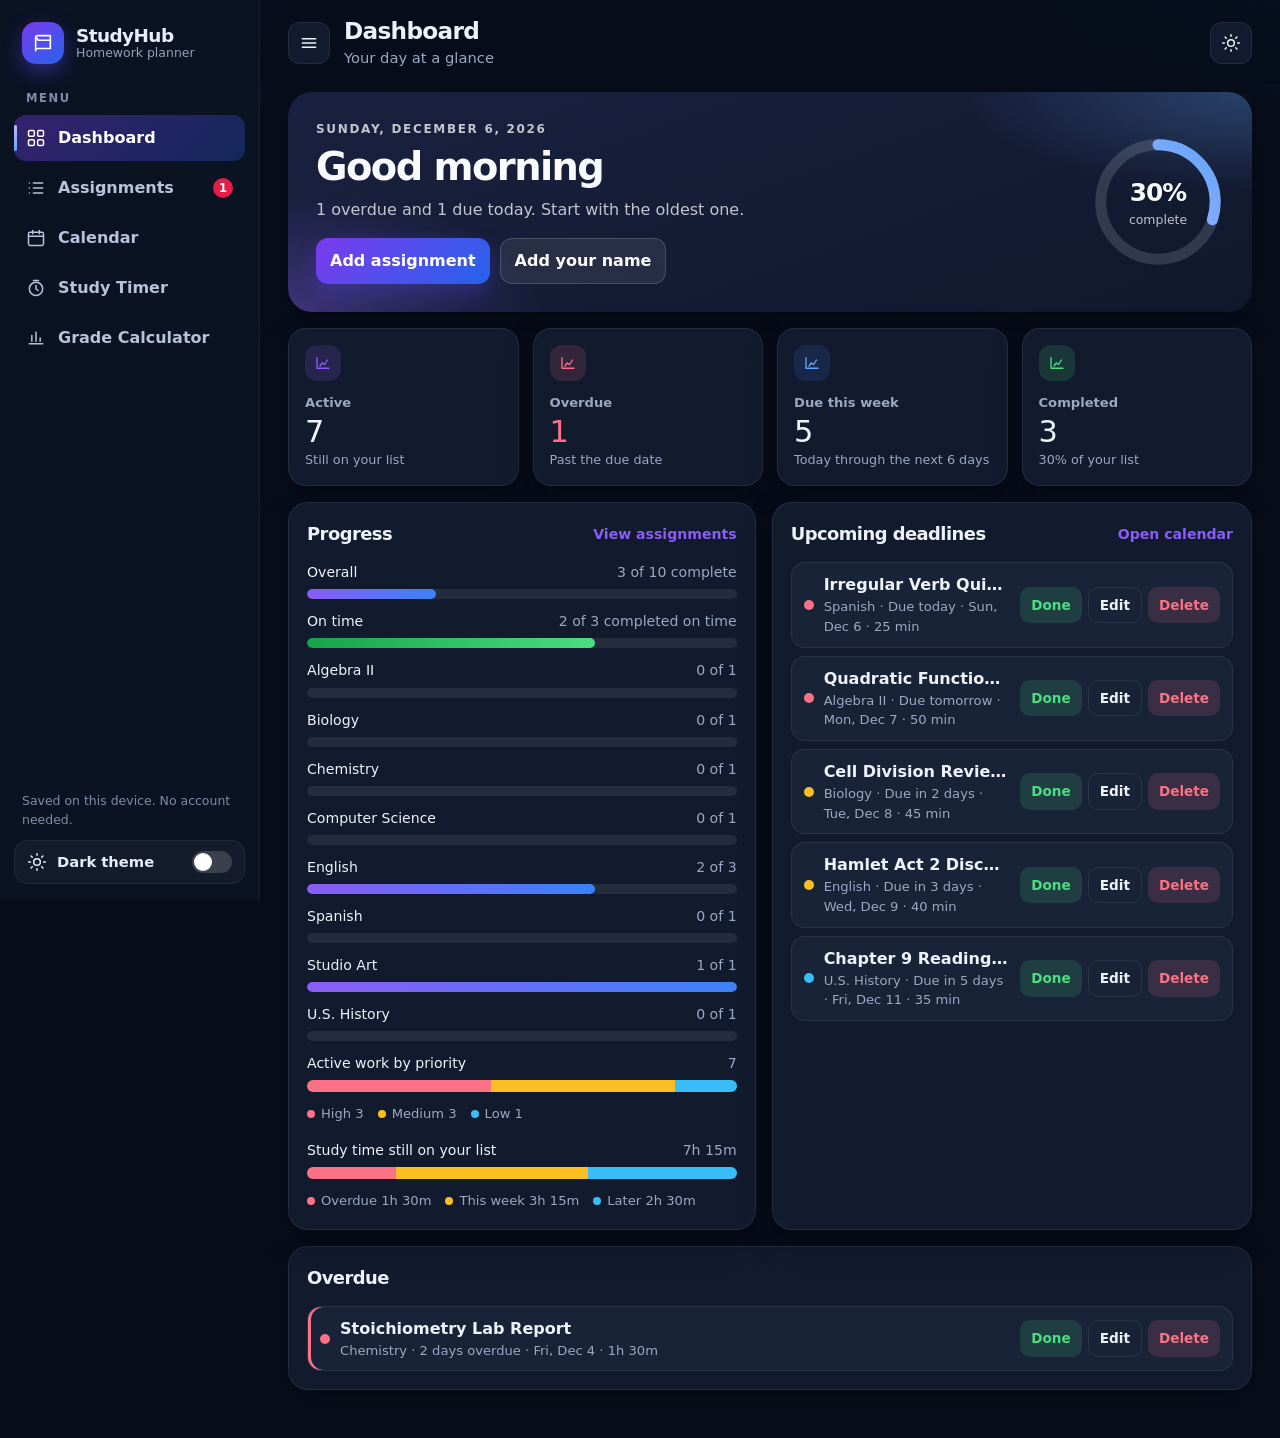
==== index.html @ 33b3693e "Add the StudyHub homework planner. A browser-only planner with assignments, calendar, progress, a Po" ====
<!DOCTYPE html>
<html lang="en" data-theme="dark">
<head>
  <meta charset="UTF-8">
  <meta name="viewport" content="width=device-width, initial-scale=1">
  <meta name="description" content="StudyHub is a homework planner for students. Track assignments, deadlines, study sessions, and grades in your browser.">
  <meta name="theme-color" content="#070d1a">
  <title>StudyHub — Homework Planner</title>
  <link rel="icon" href="data:image/svg+xml,%3Csvg xmlns='http://www.w3.org/2000/svg' viewBox='0 0 32 32'%3E%3Crect width='32' height='32' rx='8' fill='%237c3aed'/%3E%3Cpath d='M8 10.5A2.5 2.5 0 0 1 10.5 8H24v14H10.5A2.5 2.5 0 0 0 8 24.5V10.5z' fill='none' stroke='white' stroke-width='1.8'/%3E%3Cpath d='M8 10.5A2.5 2.5 0 0 1 10.5 13H24' fill='none' stroke='white' stroke-width='1.8'/%3E%3C/svg%3E">
  <script>
    try {
      var saved = JSON.parse(localStorage.getItem('studyhub.prefs') || '{}');
      if (saved.theme === 'light' || saved.theme === 'dark') {
        document.documentElement.setAttribute('data-theme', saved.theme);
        var meta = document.querySelector('meta[name="theme-color"]');
        if (meta) meta.setAttribute('content', saved.theme === 'light' ? '#eef2f9' : '#070d1a');
      }
    } catch (error) {
      /* Preferences stay at the default dark theme if storage is blocked. */
    }
  </script>
  <link rel="stylesheet" href="css/styles.css">
</head>
<body>
  <a class="skip" href="#content">Skip to content</a>
  <div class="app">
    <aside class="sidebar" id="sidebar">
      <div class="brand">
        <span class="logo" aria-hidden="true">
          <svg viewBox="0 0 24 24" fill="none" stroke="currentColor" stroke-width="1.8" stroke-linecap="round" stroke-linejoin="round">
            <path d="M4 6.5A2.5 2.5 0 0 1 6.5 4H20v14H6.5A2.5 2.5 0 0 0 4 20.5z"></path>
            <path d="M4 6.5A2.5 2.5 0 0 1 6.5 9H20"></path>
          </svg>
        </span>
        <span class="brand-text">
          <strong>StudyHub</strong>
          <small>Homework planner</small>
        </span>
      </div>

      <p class="nav-kicker">Menu</p>
      <nav class="nav" aria-label="Primary">
        <a class="nav-btn active" href="#dashboard" data-view="dashboard" title="Dashboard">
          <svg viewBox="0 0 24 24" fill="none" stroke="currentColor" stroke-width="1.8" stroke-linecap="round" stroke-linejoin="round" aria-hidden="true"><rect x="3" y="3" width="7" height="7" rx="1.5"></rect><rect x="14" y="3" width="7" height="7" rx="1.5"></rect><rect x="3" y="14" width="7" height="7" rx="1.5"></rect><rect x="14" y="14" width="7" height="7" rx="1.5"></rect></svg>
          <span class="nav-label">Dashboard</span>
        </a>
        <a class="nav-btn" href="#assignments" data-view="assignments" title="Assignments">
          <svg viewBox="0 0 24 24" fill="none" stroke="currentColor" stroke-width="1.8" stroke-linecap="round" stroke-linejoin="round" aria-hidden="true"><path d="M9 6h11M9 12h11M9 18h11"></path><path d="M4 6h.01M4 12h.01M4 18h.01"></path></svg>
          <span class="nav-label">Assignments</span>
          <span class="nav-badge" id="nav-overdue" hidden>0</span>
        </a>
        <a class="nav-btn" href="#calendar" data-view="calendar" title="Calendar">
          <svg viewBox="0 0 24 24" fill="none" stroke="currentColor" stroke-width="1.8" stroke-linecap="round" stroke-linejoin="round" aria-hidden="true"><rect x="3" y="5" width="18" height="16" rx="2"></rect><path d="M3 10h18M8 3v4M16 3v4"></path></svg>
          <span class="nav-label">Calendar</span>
        </a>
        <a class="nav-btn" href="#timer" data-view="timer" title="Study Timer">
          <svg viewBox="0 0 24 24" fill="none" stroke="currentColor" stroke-width="1.8" stroke-linecap="round" stroke-linejoin="round" aria-hidden="true"><circle cx="12" cy="13" r="8"></circle><path d="M12 9v4l2.5 2M9 3h6"></path></svg>
          <span class="nav-label">Study Timer</span>
        </a>
        <a class="nav-btn" href="#grades" data-view="grades" title="Grade Calculator">
          <svg viewBox="0 0 24 24" fill="none" stroke="currentColor" stroke-width="1.8" stroke-linecap="round" stroke-linejoin="round" aria-hidden="true"><path d="M4 19h16"></path><path d="M7 16V9M12 16V5M17 16v-4"></path></svg>
          <span class="nav-label">Grade Calculator</span>
        </a>
      </nav>

      <div class="sidebar-foot">
        <p class="sidebar-note">Saved on this device. No account needed.</p>
        <button type="button" class="theme-toggle" id="theme-toggle" aria-pressed="false" aria-label="Switch to light theme">
          <span class="theme-icon" aria-hidden="true">
            <svg class="icon-sun" viewBox="0 0 24 24" fill="none" stroke="currentColor" stroke-width="1.8" stroke-linecap="round"><circle cx="12" cy="12" r="4"></circle><path d="M12 2v2M12 20v2M4.9 4.9l1.4 1.4M17.7 17.7l1.4 1.4M2 12h2M20 12h2M4.9 19.1l1.4-1.4M17.7 6.3l1.4-1.4"></path></svg>
            <svg class="icon-moon" viewBox="0 0 24 24" fill="none" stroke="currentColor" stroke-width="1.8" stroke-linecap="round" stroke-linejoin="round"><path d="M21 14.5A8.5 8.5 0 1 1 9.5 3 7 7 0 0 0 21 14.5z"></path></svg>
          </span>
          <span class="theme-copy">
            <span id="theme-label">Dark theme</span>
          </span>
          <span class="switch" aria-hidden="true"></span>
        </button>
      </div>
    </aside>

    <div class="backdrop" id="backdrop" hidden></div>

    <main class="main">
      <header class="topbar">
        <button type="button" class="icon-btn menu-btn" id="menu-btn" aria-label="Open menu" aria-expanded="false" aria-controls="sidebar">
          <svg viewBox="0 0 24 24" fill="none" stroke="currentColor" stroke-width="1.8" stroke-linecap="round" aria-hidden="true"><path d="M4 7h16M4 12h16M4 17h16"></path></svg>
        </button>
        <div class="topbar-titles">
          <h1 class="page-title" id="page-title">Dashboard</h1>
          <p class="page-sub" id="page-sub">Your day at a glance</p>
        </div>
        <div class="top-actions">
          <a class="mini-timer" id="mini-timer" href="#timer" hidden>
            <span class="live-dot" aria-hidden="true"></span>
            <span id="mini-time">25:00</span>
            <span class="mode" id="mini-mode">Focus</span>
          </a>
          <button type="button" class="icon-btn" id="theme-toggle-top" aria-label="Switch to light theme">
            <svg class="icon-sun" viewBox="0 0 24 24" fill="none" stroke="currentColor" stroke-width="1.8" stroke-linecap="round" aria-hidden="true"><circle cx="12" cy="12" r="4"></circle><path d="M12 2v2M12 20v2M4.9 4.9l1.4 1.4M17.7 17.7l1.4 1.4M2 12h2M20 12h2M4.9 19.1l1.4-1.4M17.7 6.3l1.4-1.4"></path></svg>
            <svg class="icon-moon" viewBox="0 0 24 24" fill="none" stroke="currentColor" stroke-width="1.8" stroke-linecap="round" stroke-linejoin="round" aria-hidden="true"><path d="M21 14.5A8.5 8.5 0 1 1 9.5 3 7 7 0 0 0 21 14.5z"></path></svg>
          </button>
        </div>
      </header>

      <div class="content" id="content">
        <section id="view-dashboard" class="view active" aria-label="Dashboard"></section>

        <section id="view-assignments" class="view" aria-label="Assignments">
          <div class="toolbar">
            <button type="button" class="btn btn-primary" data-action="add">Add assignment</button>
            <div class="filters">
              <label>Subject
                <select id="filter-subject">
                  <option value="all">All subjects</option>
                </select>
              </label>
              <label>Priority
                <select id="filter-priority">
                  <option value="all">All priorities</option>
                  <option value="high">High</option>
                  <option value="medium">Medium</option>
                  <option value="low">Low</option>
                </select>
              </label>
              <label>Completed tasks
                <select id="filter-status">
                  <option value="all">All tasks</option>
                  <option value="active">Active only</option>
                  <option value="completed">Completed only</option>
                </select>
              </label>
              <label class="toggle" for="filter-upcoming">
                <input type="checkbox" id="filter-upcoming">
                <span>Due today or later</span>
              </label>
              <label class="search-field">Search
                <input type="search" id="filter-search" placeholder="Title, subject, or notes" autocomplete="off">
              </label>
              <button type="button" class="btn btn-ghost btn-small" id="clear-filters">Clear filters</button>
            </div>
          </div>
          <div class="list-head">
            <p id="list-count">Loading assignments…</p>
            <button type="button" class="btn btn-ghost btn-small" id="restore-samples">Restore samples</button>
          </div>
          <div id="assignment-list"></div>
        </section>

        <section id="view-calendar" class="view" aria-label="Calendar">
          <div class="calendar-layout">
            <div class="card">
              <div class="cal-toolbar">
                <button type="button" class="icon-btn" id="cal-prev" aria-label="Previous month">
                  <svg viewBox="0 0 24 24" fill="none" stroke="currentColor" stroke-width="1.8" stroke-linecap="round" stroke-linejoin="round" aria-hidden="true"><path d="M15 5l-7 7 7 7"></path></svg>
                </button>
                <h2 id="cal-title">Calendar</h2>
                <button type="button" class="icon-btn" id="cal-next" aria-label="Next month">
                  <svg viewBox="0 0 24 24" fill="none" stroke="currentColor" stroke-width="1.8" stroke-linecap="round" stroke-linejoin="round" aria-hidden="true"><path d="M9 5l7 7-7 7"></path></svg>
                </button>
                <button type="button" class="btn btn-ghost btn-small" id="cal-today">Today</button>
              </div>
              <div class="cal-grid" id="cal-grid"></div>
              <ul class="legend" aria-label="Priority colors">
                <li><i class="dot priority-high"></i> High</li>
                <li><i class="dot priority-medium"></i> Medium</li>
                <li><i class="dot priority-low"></i> Low</li>
              </ul>
            </div>
            <div class="card cal-detail" id="cal-detail"></div>
          </div>
        </section>

        <section id="view-timer" class="view" aria-label="Study Timer">
          <div class="timer-layout">
            <div class="card timer-card">
              <div class="mode-switch" role="group" aria-label="Timer mode">
                <button type="button" data-timer-mode="focus" aria-pressed="true">Focus</button>
                <button type="button" data-timer-mode="short" aria-pressed="false">Short break</button>
                <button type="button" data-timer-mode="long" aria-pressed="false">Long break</button>
              </div>
              <div class="timer-face" id="timer-face">
                <svg class="timer-svg" viewBox="0 0 120 120" aria-hidden="true">
                  <defs>
                    <linearGradient id="timerGrad" x1="0" y1="0" x2="1" y2="1">
                      <stop offset="0%" stop-color="#c4b5fd"></stop>
                      <stop offset="100%" stop-color="#60a5fa"></stop>
                    </linearGradient>
                  </defs>
                  <circle cx="60" cy="60" r="52" class="timer-track"></circle>
                  <circle cx="60" cy="60" r="52" id="timer-progress" class="timer-progress"></circle>
                </svg>
                <div class="timer-readout">
                  <p id="timer-display">25:00</p>
                  <p id="timer-mode-label">Focus</p>
                </div>
              </div>
              <p id="timer-status" class="sr-only" aria-live="polite"></p>
              <div class="timer-actions">
                <button type="button" class="btn btn-primary" id="timer-start">Start</button>
                <button type="button" class="btn btn-ghost" id="timer-pause" disabled>Pause</button>
                <button type="button" class="btn btn-ghost" id="timer-reset">Reset</button>
              </div>
              <label class="field timer-length">
                <span id="timer-minutes-label">Focus length (minutes)</span>
                <input id="timer-minutes" type="number" min="1" max="180" step="1" value="25" inputmode="numeric">
                <span class="hint">Saved on this device. You can change it while the timer is paused.</span>
              </label>
              <p class="muted" id="timer-help">Stay on one task until the timer ends.</p>
            </div>
            <div class="timer-side">
              <section class="card">
                <h2>Today's sessions</h2>
                <p id="session-count" class="session-count">0 focus sessions</p>
                <div id="session-dots" class="session-dots" aria-hidden="true"></div>
                <p id="session-note" class="muted"></p>
              </section>
              <section class="card">
                <h2>How a session works</h2>
                <ol class="steps">
                  <li>Press Start on Focus. The usual length is 25 minutes.</li>
                  <li>Pause if you are interrupted. Reset returns the current mode to its full length.</li>
                  <li>After a focus session, take a 5 minute short break. Every fourth session, take a 15 minute long break.</li>
                </ol>
              </section>
              <section class="card">
                <h2>Study next</h2>
                <div id="study-next"></div>
              </section>
            </div>
          </div>
        </section>

        <section id="view-grades" class="view" aria-label="Grade Calculator">
          <div class="grades-top">
            <form id="grade-form" class="card form-card" novalidate>
              <h2 id="grade-form-title">Add a grade</h2>
              <p class="lede">Enter the points you earned and the points possible. Add a weight only if this grade counts more than the others.</p>
              <div class="form-grid">
                <label class="field full">Grade name
                  <input id="grade-name" name="name" maxlength="80" placeholder="Chapter 4 quiz" autocomplete="off">
                </label>
                <label class="field">Points earned
                  <input id="grade-earned" name="earned" type="number" min="0" step="0.01" inputmode="decimal" placeholder="18">
                </label>
                <label class="field">Points possible
                  <input id="grade-total" name="total" type="number" min="0" step="0.01" inputmode="decimal" placeholder="20">
                </label>
                <label class="field full">Weight
                  <span class="hint">Optional. Leave blank to count this grade equally. A weight of 2 counts twice as much as a blank one.</span>
                  <input id="grade-weight" name="weight" type="number" min="0" step="0.1" inputmode="decimal" placeholder="Equal weight">
                </label>
              </div>
              <p id="grade-error" class="form-error" role="alert" hidden></p>
              <div class="form-actions">
                <button type="submit" class="btn btn-primary" id="grade-submit">Add grade</button>
                <button type="button" class="btn btn-ghost" id="grade-cancel" hidden>Cancel edit</button>
              </div>
            </form>
            <div class="card average-card" id="average-card"></div>
          </div>
          <div class="card grade-list-card">
            <div class="section-head">
              <h2>Entered grades</h2>
              <button type="button" class="btn btn-ghost btn-small" id="clear-grades">Clear all</button>
            </div>
            <div id="grade-list"></div>
          </div>
        </section>
      </div>
    </main>
  </div>

  <datalist id="subject-list">
    <option value="Algebra II"></option>
    <option value="Geometry"></option>
    <option value="English"></option>
    <option value="Biology"></option>
    <option value="Chemistry"></option>
    <option value="Physics"></option>
    <option value="U.S. History"></option>
    <option value="World History"></option>
    <option value="Spanish"></option>
    <option value="French"></option>
    <option value="Computer Science"></option>
    <option value="Studio Art"></option>
    <option value="Music"></option>
    <option value="Economics"></option>
    <option value="Health"></option>
  </datalist>

  <div id="modal-root"></div>
  <div id="toast-root" class="toast-root" aria-live="polite" aria-relevant="additions"></div>
  <noscript>
    <p class="noscript">StudyHub needs JavaScript to run. Your assignments still stay in this browser — there is no account or server.</p>
  </noscript>
  <script src="js/app.js"></script>
</body>
</html>
---- css/styles.css ----
/* StudyHub — visual system
   Dark navy surfaces, purple and blue accents, light theme via [data-theme="light"]. */

:root {
  --sidebar-w: 260px;
  --radius: 20px;
  --font: Inter, "Segoe UI", system-ui, -apple-system, sans-serif;
  --accent: #8b5cf6;
  --accent-2: #3b82f6;
  --accent-soft: rgba(139, 92, 246, 0.16);
  --shadow: 0 24px 60px rgba(0, 0, 0, 0.35);
  color-scheme: dark;
  --bg: #070d1a;
  --bg-glow:
    radial-gradient(1100px 480px at -10% -10%, rgba(124, 58, 237, 0.22), transparent 55%),
    radial-gradient(900px 420px at 110% -10%, rgba(37, 99, 235, 0.18), transparent 50%),
    #070d1a;
  --surface: #121a2d;
  --surface-2: #182338;
  --text: #eef3fb;
  --muted: #9aa8c3;
  --line: rgba(255, 255, 255, 0.08);
  --input: #0c1424;
  --track: rgba(255, 255, 255, 0.08);
  --shadow-soft: 0 12px 32px rgba(0, 0, 0, 0.22);
  --high: #fb7185;
  --high-bg: rgba(251, 113, 133, 0.14);
  --med: #fbbf24;
  --med-bg: rgba(251, 191, 36, 0.14);
  --low: #38bdf8;
  --low-bg: rgba(56, 189, 248, 0.14);
  --good: #4ade80;
  --good-bg: rgba(74, 222, 128, 0.14);
  --hero-text: #f8fafc;
  --hero-muted: rgba(248, 250, 252, 0.76);
}

[data-theme="light"] {
  color-scheme: light;
  --bg: #eef2f9;
  --bg-glow:
    radial-gradient(1000px 420px at -10% -10%, rgba(124, 58, 237, 0.12), transparent 55%),
    radial-gradient(800px 380px at 110% -10%, rgba(37, 99, 235, 0.12), transparent 50%),
    #eef2f9;
  --surface: #ffffff;
  --surface-2: #f8fafc;
  --text: #0f172a;
  --muted: #52627a;
  --line: rgba(15, 23, 42, 0.08);
  --input: #ffffff;
  --track: rgba(15, 23, 42, 0.08);
  --shadow-soft: 0 12px 32px rgba(15, 23, 42, 0.06);
  --shadow: 0 24px 50px rgba(15, 23, 42, 0.12);
  --accent: #7c3aed;
  --accent-2: #2563eb;
  --accent-soft: rgba(124, 58, 237, 0.12);
  --high: #be123c;
  --high-bg: rgba(190, 18, 60, 0.1);
  --med: #b45309;
  --med-bg: rgba(180, 83, 9, 0.12);
  --low: #0369a1;
  --low-bg: rgba(3, 105, 161, 0.1);
  --good: #15803d;
  --good-bg: rgba(21, 128, 61, 0.1);
}

* { box-sizing: border-box; }

html, body { min-height: 100%; }

body {
  margin: 0;
  font-family: var(--font);
  font-size: 16px;
  line-height: 1.5;
  color: var(--text);
  background: var(--bg-glow);
  background-attachment: fixed;
}

button, input, select, textarea { font: inherit; color: inherit; }

button { cursor: pointer; }

a { color: inherit; text-decoration: none; }

h1, h2, h3, p { margin: 0; }

::selection { background: rgba(139, 92, 246, 0.35); }

:focus-visible {
  outline: 2px solid var(--accent-2);
  outline-offset: 2px;
}

.sr-only {
  position: absolute;
  width: 1px;
  height: 1px;
  padding: 0;
  margin: -1px;
  overflow: hidden;
  clip: rect(0, 0, 0, 0);
  white-space: nowrap;
  border: 0;
}

.skip {
  position: absolute;
  left: 12px;
  top: -40px;
  z-index: 80;
  background: white;
  color: #0f172a;
  padding: 8px 12px;
  border-radius: 10px;
}

.skip:focus { top: 12px; }

.noscript {
  margin: 16px;
  padding: 16px;
  background: white;
  color: #0f172a;
  border-radius: 12px;
}

.app { display: flex; min-height: 100vh; }

.sidebar {
  width: var(--sidebar-w);
  flex: none;
  align-self: flex-start;
  position: sticky;
  top: 0;
  height: 100vh;
  overflow: auto;
  display: flex;
  flex-direction: column;
  padding: 18px 14px 16px;
  background: #0b1222;
  color: #e8eef9;
  border-right: 1px solid rgba(255, 255, 255, 0.06);
  z-index: 40;
}

.brand {
  display: flex;
  align-items: center;
  gap: 12px;
  padding: 4px 8px 8px;
}

.logo {
  width: 42px;
  height: 42px;
  border-radius: 14px;
  display: grid;
  place-items: center;
  color: white;
  background: linear-gradient(145deg, #7c3aed, #2563eb);
  box-shadow: 0 8px 20px rgba(79, 70, 229, 0.45);
  flex: none;
}

.logo svg { width: 22px; height: 22px; }

.brand-text { display: flex; flex-direction: column; line-height: 1.15; }

.brand-text strong {
  font-size: 1.15rem;
  letter-spacing: -0.03em;
}

.brand-text small { color: #93a0b8; font-size: 0.78rem; }

.nav-kicker {
  margin: 18px 12px 8px;
  font-size: 0.72rem;
  letter-spacing: 0.14em;
  text-transform: uppercase;
  color: #7f8da8;
  font-weight: 700;
}

.nav { display: flex; flex-direction: column; gap: 4px; }

.nav-btn {
  display: flex;
  align-items: center;
  gap: 12px;
  padding: 11px 12px;
  border-radius: 12px;
  color: #b7c3da;
  font-weight: 600;
  position: relative;
  transition: background 0.18s ease, color 0.18s ease, transform 0.18s ease;
}

.nav-btn svg { width: 20px; height: 20px; flex: none; }

.nav-btn:hover { background: rgba(255, 255, 255, 0.05); color: white; }

.nav-btn.active {
  background: linear-gradient(135deg, rgba(124, 58, 237, 0.38), rgba(37, 99, 235, 0.28));
  color: white;
}

.nav-btn.active::before {
  content: "";
  position: absolute;
  left: 0;
  top: 10px;
  bottom: 10px;
  width: 3px;
  border-radius: 999px;
  background: linear-gradient(#c4b5fd, #60a5fa);
}

.nav-badge {
  margin-left: auto;
  background: #e11d48;
  color: white;
  border-radius: 999px;
  min-width: 20px;
  height: 20px;
  padding: 0 6px;
  font-size: 0.72rem;
  display: inline-flex;
  align-items: center;
  justify-content: center;
}

.nav-badge[hidden] { display: none !important; }

.sidebar-foot {
  margin-top: auto;
  display: flex;
  flex-direction: column;
  gap: 10px;
  padding-top: 16px;
}

.sidebar-note {
  color: #7f8da8;
  font-size: 0.78rem;
  padding: 0 8px;
}

.theme-toggle {
  width: 100%;
  display: flex;
  align-items: center;
  gap: 10px;
  background: rgba(255, 255, 255, 0.04);
  color: #e8eef9;
  border: 1px solid rgba(255, 255, 255, 0.06);
  border-radius: 14px;
  padding: 10px 12px;
  text-align: left;
  transition: background 0.18s ease, border-color 0.18s ease;
}

.theme-toggle:hover { background: rgba(255, 255, 255, 0.08); }

.theme-icon { width: 20px; height: 20px; display: grid; flex: none; }

.theme-icon svg { width: 20px; height: 20px; grid-area: 1 / 1; }

.theme-copy { font-weight: 600; font-size: 0.92rem; }

.switch {
  width: 40px;
  height: 22px;
  border-radius: 999px;
  background: rgba(255, 255, 255, 0.16);
  position: relative;
  margin-left: auto;
  flex: none;
}

.switch::after {
  content: "";
  width: 18px;
  height: 18px;
  border-radius: 50%;
  background: white;
  position: absolute;
  top: 2px;
  left: 2px;
  transition: transform 0.2s ease;
}

[data-theme="light"] .switch {
  background: linear-gradient(135deg, #7c3aed, #2563eb);
}

[data-theme="light"] .switch::after { transform: translateX(18px); }

.icon-sun, .icon-moon { display: none; }

[data-theme="dark"] .icon-sun { display: block; }

[data-theme="light"] .icon-moon { display: block; }

.backdrop { display: none; }

.main {
  flex: 1;
  min-width: 0;
  display: flex;
  flex-direction: column;
}

.topbar {
  position: sticky;
  top: 0;
  z-index: 20;
  display: flex;
  align-items: center;
  gap: 14px;
  padding: 18px 28px 14px;
  backdrop-filter: blur(16px);
  background: color-mix(in srgb, var(--bg) 78%, transparent);
  border-bottom: 1px solid transparent;
}

.topbar-titles { flex: 1; min-width: 0; }

.page-title {
  font-size: 1.45rem;
  letter-spacing: -0.03em;
  line-height: 1.15;
}

.page-sub {
  margin-top: 2px;
  color: var(--muted);
  font-size: 0.92rem;
  white-space: nowrap;
  overflow: hidden;
  text-overflow: ellipsis;
}

.top-actions { display: flex; align-items: center; gap: 10px; }

.menu-btn { display: none; }

.icon-btn {
  width: 42px;
  height: 42px;
  border-radius: 12px;
  display: inline-flex;
  align-items: center;
  justify-content: center;
  background: var(--surface);
  border: 1px solid var(--line);
  color: var(--text);
  transition: border-color 0.18s ease, transform 0.18s ease;
}

.icon-btn svg { width: 20px; height: 20px; }

.icon-btn:hover { border-color: var(--accent); transform: translateY(-1px); }

.mini-timer {
  display: inline-flex;
  align-items: center;
  gap: 8px;
  border-radius: 999px;
  padding: 8px 12px;
  background: var(--accent-soft);
  border: 1px solid color-mix(in srgb, var(--accent) 35%, transparent);
  font-weight: 700;
  font-variant-numeric: tabular-nums;
  transition: transform 0.18s ease;
}

.mini-timer:hover { transform: translateY(-1px); }

.mini-timer[hidden] { display: none !important; }

.mini-timer .mode { font-weight: 600; color: var(--muted); font-size: 0.8rem; }

.live-dot {
  width: 8px;
  height: 8px;
  border-radius: 50%;
  background: var(--good);
  box-shadow: 0 0 0 0 rgba(74, 222, 128, 0.7);
  animation: pulse 1.6s ease infinite;
}

.content {
  width: min(1120px, 100%);
  margin: 0 auto;
  padding: 8px 28px 48px;
}

.view { display: none; }

.view.active { display: block; animation: rise 0.38s ease; }

@keyframes rise {
  from { opacity: 0; transform: translateY(10px); }
  to { opacity: 1; transform: none; }
}

@keyframes pulse {
  70% { box-shadow: 0 0 0 8px rgba(74, 222, 128, 0); }
  100% { box-shadow: 0 0 0 0 rgba(74, 222, 128, 0); }
}

.btn {
  display: inline-flex;
  align-items: center;
  justify-content: center;
  gap: 8px;
  border: 0;
  border-radius: 12px;
  padding: 10px 14px;
  min-height: 42px;
  font-weight: 700;
  background: var(--surface-2);
  color: var(--text);
  transition: transform 0.15s ease, filter 0.15s ease, background 0.15s ease, border-color 0.15s ease;
}

.btn:hover { transform: translateY(-1px); }

.btn:active { transform: translateY(0); }

.btn:disabled {
  opacity: 0.45;
  cursor: not-allowed;
  transform: none;
}

.btn-primary {
  background: linear-gradient(135deg, #7c3aed, #2563eb);
  color: white;
  box-shadow: 0 8px 20px rgba(79, 70, 229, 0.32);
}

.btn-primary:hover { filter: brightness(1.08); }

.btn-ghost {
  background: transparent;
  border: 1px solid var(--line);
}

.btn-ghost:hover { border-color: color-mix(in srgb, var(--accent) 50%, var(--line)); background: var(--accent-soft); }

.btn-success { background: var(--good-bg); color: var(--good); }

.btn-success:hover { filter: brightness(1.08); }

.btn-danger { background: var(--high-bg); color: var(--high); }

.btn-danger:hover { filter: brightness(1.05); }

.btn-small { min-height: 36px; padding: 7px 11px; font-size: 0.85rem; border-radius: 10px; }

.btn-on-dark {
  background: rgba(255, 255, 255, 0.08);
  color: white;
  border: 1px solid rgba(255, 255, 255, 0.16);
}

.btn-on-dark:hover { background: rgba(255, 255, 255, 0.16); }

.card {
  background: var(--surface);
  border: 1px solid var(--line);
  border-radius: var(--radius);
  padding: 18px;
  box-shadow: var(--shadow-soft);
}

.muted { color: var(--muted); }

.lede { color: var(--muted); margin: 6px 0 14px; }

.hero {
  display: grid;
  grid-template-columns: 1fr auto;
  gap: 20px;
  align-items: center;
  padding: 28px;
  border-radius: 24px;
  margin-bottom: 16px;
  color: var(--hero-text);
  background:
    radial-gradient(520px 180px at 100% 0%, rgba(96, 165, 250, 0.28), transparent 55%),
    radial-gradient(420px 200px at 0% 100%, rgba(139, 92, 246, 0.35), transparent 60%),
    linear-gradient(160deg, #1a2140, #10182c);
  box-shadow: var(--shadow-soft);
  overflow: hidden;
}

.eyebrow {
  text-transform: uppercase;
  letter-spacing: 0.14em;
  font-size: 0.75rem;
  font-weight: 700;
  color: var(--hero-muted);
  margin-bottom: 8px;
}

.hero h2 {
  font-size: clamp(1.8rem, 3vw, 2.4rem);
  letter-spacing: -0.04em;
  line-height: 1.1;
}

.hero-message {
  margin: 10px 0 16px;
  max-width: 52ch;
  color: var(--hero-muted);
}

.hero-actions { display: flex; flex-wrap: wrap; gap: 10px; }

.hero-ring { position: relative; width: 132px; height: 132px; }

.hero-ring svg { width: 100%; height: 100%; }

.ring-track { fill: none; stroke: rgba(255, 255, 255, 0.14); stroke-width: 10; }

.ring-value {
  fill: none;
  stroke: url(#ringGrad);
  stroke-width: 10;
  stroke-linecap: round;
  transform: rotate(-90deg);
  transform-origin: 50% 50%;
  transition: stroke-dashoffset 0.8s ease;
}

.hero-ring-label {
  position: absolute;
  inset: 0;
  display: grid;
  place-items: center;
  align-content: center;
  text-align: center;
}

.hero-ring-label strong {
  font-size: 1.55rem;
  letter-spacing: -0.04em;
  font-variant-numeric: tabular-nums;
}

.hero-ring-label span { color: var(--hero-muted); font-size: 0.78rem; }

.stat-grid {
  display: grid;
  grid-template-columns: repeat(4, 1fr);
  gap: 14px;
  margin-bottom: 16px;
}

.stat-card {
  background: var(--surface);
  border: 1px solid var(--line);
  border-radius: 18px;
  padding: 16px;
  box-shadow: var(--shadow-soft);
  transition: transform 0.18s ease, border-color 0.18s ease;
}

.stat-card:hover { transform: translateY(-2px); border-color: color-mix(in srgb, var(--accent) 35%, var(--line)); }

.stat-icon {
  width: 36px;
  height: 36px;
  border-radius: 12px;
  display: grid;
  place-items: center;
  margin-bottom: 12px;
  background: var(--accent-soft);
  color: var(--accent);
}

.stat-icon svg { width: 18px; height: 18px; }

.stat-icon.alert { background: var(--high-bg); color: var(--high); }

.stat-icon.good { background: var(--good-bg); color: var(--good); }

.stat-icon.week { background: rgba(59, 130, 246, 0.14); color: #60a5fa; }

.stat-label { color: var(--muted); font-size: 0.82rem; font-weight: 600; }

.stat-value {
  font-size: 1.9rem;
  letter-spacing: -0.04em;
  font-variant-numeric: tabular-nums;
  margin: 2px 0;
  line-height: 1.1;
}

.stat-value.is-alert { color: var(--high); }

.stat-hint { color: var(--muted); font-size: 0.8rem; }

.dash-grid {
  display: grid;
  grid-template-columns: 1.15fr 0.85fr;
  gap: 16px;
  margin-bottom: 16px;
}

.section-head {
  display: flex;
  justify-content: space-between;
  align-items: center;
  gap: 12px;
  margin-bottom: 14px;
}

.section-head h2, .card h2 { font-size: 1.12rem; letter-spacing: -0.03em; }

.linkish {
  color: var(--accent);
  font-weight: 700;
  font-size: 0.88rem;
}

.linkish:hover { text-decoration: underline; }

.meter { margin-bottom: 12px; }

.meter-label {
  display: flex;
  justify-content: space-between;
  gap: 12px;
  font-size: 0.88rem;
  margin-bottom: 6px;
}

.meter-label span:last-child { color: var(--muted); font-variant-numeric: tabular-nums; }

.meter-track {
  height: 10px;
  border-radius: 999px;
  background: var(--track);
  overflow: hidden;
}

.meter-fill {
  height: 100%;
  width: 0;
  border-radius: inherit;
  background: linear-gradient(90deg, var(--accent), var(--accent-2));
  transition: width 0.7s ease;
}

.meter-fill.good { background: linear-gradient(90deg, #16a34a, #4ade80); }

.meter-fill.warn { background: linear-gradient(90deg, #f59e0b, #fb7185); }

.stack {
  display: flex;
  height: 12px;
  border-radius: 999px;
  overflow: hidden;
  background: var(--track);
}

.stack-seg { height: 100%; width: 0; flex: none; transition: width 0.7s ease; }

.stack-seg.priority-high { background: var(--high); }

.stack-seg.priority-medium { background: var(--med); }

.stack-seg.priority-low { background: var(--low); }

.legend {
  display: flex;
  flex-wrap: wrap;
  gap: 14px;
  list-style: none;
  padding: 0;
  margin: 12px 0 0;
  color: var(--muted);
  font-size: 0.82rem;
}

.legend li { display: inline-flex; align-items: center; gap: 6px; }

.workload { margin-top: 16px; }

.row-list { display: flex; flex-direction: column; gap: 8px; }

.row-item {
  display: flex;
  align-items: center;
  gap: 10px;
  padding: 10px 12px;
  border-radius: 14px;
  background: var(--surface-2);
  border: 1px solid var(--line);
}

.row-item.is-overdue { box-shadow: inset 3px 0 0 var(--high); }

.row-item.is-done strong { text-decoration: line-through; color: var(--muted); }

.priority-dot {
  width: 10px;
  height: 10px;
  border-radius: 50%;
  flex: none;
}

.priority-dot.priority-high, .dot.priority-high { background: var(--high); }

.priority-dot.priority-medium, .dot.priority-medium { background: var(--med); }

.priority-dot.priority-low, .dot.priority-low { background: var(--low); }

.row-copy { min-width: 0; flex: 1; display: flex; flex-direction: column; }

.row-copy strong {
  white-space: nowrap;
  overflow: hidden;
  text-overflow: ellipsis;
}

.row-copy span, .study-copy span { color: var(--muted); font-size: 0.82rem; }

.row-actions, .task-actions { display: flex; flex-wrap: wrap; gap: 6px; }

.empty {
  text-align: center;
  padding: 28px 16px;
  color: var(--muted);
}

.empty h3 { color: var(--text); margin-bottom: 6px; letter-spacing: -0.02em; }

.empty p { margin-bottom: 14px; }

.empty-mark {
  width: 54px;
  height: 54px;
  margin: 0 auto 10px;
  border-radius: 16px;
  display: grid;
  place-items: center;
  background: var(--accent-soft);
  color: var(--accent);
}

.empty-mark svg { width: 26px; height: 26px; }

.toolbar { display: flex; flex-wrap: wrap; gap: 12px; align-items: end; margin-bottom: 12px; }

.filters { display: flex; flex-wrap: wrap; gap: 10px; flex: 1; align-items: end; }

.filters label, .field {
  display: flex;
  flex-direction: column;
  gap: 6px;
  font-size: 0.78rem;
  font-weight: 700;
  color: var(--muted);
  min-width: 150px;
}

.search-field { flex: 1; min-width: 200px; }

input, select, textarea {
  width: 100%;
  background: var(--input);
  border: 1px solid var(--line);
  border-radius: 12px;
  padding: 11px 12px;
  transition: border-color 0.15s ease, box-shadow 0.15s ease;
}

textarea { min-height: 96px; resize: vertical; }

input:focus, select:focus, textarea:focus {
  border-color: var(--accent);
  box-shadow: 0 0 0 4px var(--accent-soft);
  outline: none;
}

::placeholder { color: var(--muted); opacity: 1; }

select.is-set, .toggle.is-set {
  outline: 2px solid var(--accent-soft);
  border-radius: 12px;
}

.filters label.toggle {
  flex-direction: row;
  align-items: center;
  gap: 8px;
  min-height: 44px;
  min-width: 180px;
  padding: 0 4px 2px;
  color: var(--text);
  font-size: 0.92rem;
  font-weight: 600;
}

.toggle input { width: 18px; height: 18px; accent-color: var(--accent); }

.list-head {
  display: flex;
  justify-content: space-between;
  align-items: center;
  gap: 12px;
  margin: 4px 2px 12px;
  color: var(--muted);
  font-size: 0.9rem;
}

.card-grid {
  display: grid;
  grid-template-columns: repeat(auto-fill, minmax(300px, 1fr));
  gap: 14px;
}

.task-card {
  background: var(--surface);
  border: 1px solid var(--line);
  border-top: 3px solid var(--card-accent, var(--accent));
  border-radius: 18px;
  padding: 16px;
  box-shadow: var(--shadow-soft);
  display: flex;
  flex-direction: column;
  gap: 8px;
  min-height: 210px;
  transition: transform 0.18s ease, border-color 0.18s ease, box-shadow 0.18s ease;
}

.task-card:hover {
  transform: translateY(-3px);
  box-shadow: var(--shadow);
}

.task-card.priority-high { --card-accent: var(--high); }

.task-card.priority-medium { --card-accent: var(--med); }

.task-card.priority-low { --card-accent: var(--low); }

.task-card.is-done { opacity: 0.72; }

.task-card.is-done h3 { text-decoration: line-through; }

.task-card.just-added { animation: glow 1.6s ease; }

@keyframes glow {
  0% { box-shadow: 0 0 0 0 rgba(139, 92, 246, 0.55); }
  100% { box-shadow: 0 0 0 16px rgba(139, 92, 246, 0); }
}

.task-top, .task-meta { display: flex; justify-content: space-between; gap: 8px; align-items: center; }

.task-card h3 { font-size: 1.08rem; letter-spacing: -0.02em; }

.subject-pill, .priority-pill, .letter-pill {
  border-radius: 999px;
  padding: 4px 10px;
  font-size: 0.75rem;
  font-weight: 700;
  letter-spacing: 0.02em;
}

.subject-pill {
  background: color-mix(in srgb, var(--pill, var(--accent)) 16%, transparent);
  color: var(--pill, var(--accent));
}

.priority-pill { text-transform: uppercase; letter-spacing: 0.05em; }

.priority-pill.priority-high { background: var(--high-bg); color: var(--high); }

.priority-pill.priority-medium { background: var(--med-bg); color: var(--med); }

.priority-pill.priority-low { background: var(--low-bg); color: var(--low); }

.task-meta { color: var(--muted); font-size: 0.84rem; justify-content: flex-start; flex-wrap: wrap; }

.chip-overdue {
  background: var(--high-bg);
  color: var(--high);
  border-radius: 999px;
  padding: 2px 8px;
  font-size: 0.75rem;
  font-weight: 700;
}

.task-desc {
  color: var(--muted);
  display: -webkit-box;
  -webkit-line-clamp: 3;
  -webkit-box-orient: vertical;
  overflow: hidden;
  flex: 1;
}

.task-actions { margin-top: auto; }

.calendar-layout {
  display: grid;
  grid-template-columns: minmax(0, 1.55fr) minmax(280px, 0.9fr);
  gap: 16px;
  align-items: start;
}

.cal-toolbar {
  display: flex;
  align-items: center;
  gap: 8px;
  margin-bottom: 12px;
}

.cal-toolbar h2 { flex: 1; text-align: center; letter-spacing: -0.03em; font-size: 1.2rem; }

.cal-grid {
  display: grid;
  grid-template-columns: repeat(7, minmax(0, 1fr));
  gap: 6px;
}

.cal-dow {
  text-align: center;
  font-size: 0.75rem;
  font-weight: 700;
  color: var(--muted);
  padding: 4px 0 8px;
}

.day {
  min-height: 86px;
  border-radius: 12px;
  border: 1px solid var(--line);
  background: var(--surface-2);
  color: inherit;
  padding: 6px;
  text-align: left;
  display: flex;
  flex-direction: column;
  gap: 6px;
  transition: border-color 0.15s ease, transform 0.15s ease, background 0.15s ease;
}

.day:hover { border-color: var(--accent); transform: translateY(-1px); }

.day.is-selected {
  border-color: var(--accent);
  background: var(--accent-soft);
}

.day .num {
  width: 26px;
  height: 26px;
  display: grid;
  place-items: center;
  font-weight: 700;
  font-size: 0.85rem;
}

.day.is-today .num {
  background: linear-gradient(135deg, #7c3aed, #2563eb);
  color: white;
  border-radius: 999px;
}

.dots { display: flex; flex-wrap: wrap; gap: 3px; align-items: center; }

.dot { width: 8px; height: 8px; border-radius: 50%; display: inline-block; }

.more { font-size: 0.68rem; color: var(--muted); font-weight: 700; }

.cal-pad { min-height: 86px; }

.cal-detail h2 { margin-bottom: 4px; }

.cal-detail .detail-date { color: var(--muted); margin-bottom: 12px; }

.timer-layout {
  display: grid;
  grid-template-columns: minmax(280px, 460px) minmax(0, 1fr);
  gap: 16px;
  align-items: start;
}

.timer-card { text-align: center; }

.mode-switch {
  display: grid;
  grid-template-columns: repeat(3, 1fr);
  gap: 8px;
  background: var(--surface-2);
  padding: 6px;
  border-radius: 14px;
}

.mode-switch button {
  border: 0;
  background: transparent;
  border-radius: 10px;
  min-height: 40px;
  font-weight: 700;
  color: var(--muted);
  transition: background 0.18s ease, color 0.18s ease;
}

.mode-switch button[aria-pressed="true"] {
  background: var(--surface);
  color: var(--text);
  box-shadow: var(--shadow-soft);
}

.timer-face {
  width: min(300px, 100%);
  margin: 18px auto 8px;
  display: grid;
  place-items: center;
}

.timer-svg, .timer-readout { grid-area: 1 / 1; }

.timer-svg { width: 100%; height: auto; }

.timer-track { fill: none; stroke: var(--track); stroke-width: 10; }

.timer-progress {
  fill: none;
  stroke: url(#timerGrad);
  stroke-width: 10;
  stroke-linecap: round;
  transform: rotate(-90deg);
  transform-origin: 50% 50%;
  transition: stroke-dashoffset 0.25s linear;
}

.timer-face.is-running { filter: drop-shadow(0 0 18px rgba(139, 92, 246, 0.35)); }

#timer-display {
  font-size: clamp(3rem, 8vw, 4.2rem);
  font-weight: 700;
  letter-spacing: -0.05em;
  font-variant-numeric: tabular-nums;
  line-height: 1;
}

#timer-mode-label { color: var(--muted); font-weight: 600; margin-top: 4px; }

.timer-actions {
  display: flex;
  justify-content: center;
  flex-wrap: wrap;
  gap: 8px;
  margin: 8px 0 16px;
}

.timer-length { text-align: left; margin: 0 auto; max-width: 320px; }

.timer-side { display: flex; flex-direction: column; gap: 16px; }

.session-count {
  font-size: 1.6rem;
  letter-spacing: -0.03em;
  margin: 8px 0;
}

.session-dots { display: flex; gap: 8px; margin-bottom: 8px; }

.pip {
  width: 14px;
  height: 14px;
  border-radius: 50%;
  background: var(--track);
}

.pip.on { background: linear-gradient(135deg, #7c3aed, #2563eb); }

.steps { margin: 10px 0 0; padding-left: 18px; color: var(--muted); }

.steps li { margin: 6px 0; }

.study-item {
  display: flex;
  justify-content: space-between;
  gap: 10px;
  align-items: center;
  padding: 10px 0;
  border-top: 1px solid var(--line);
}

.study-item:first-child { border-top: 0; padding-top: 0; }

.study-copy { min-width: 0; display: flex; flex-direction: column; }

.study-copy strong {
  white-space: nowrap;
  overflow: hidden;
  text-overflow: ellipsis;
}

.grades-top {
  display: grid;
  grid-template-columns: 1.1fr 0.9fr;
  gap: 16px;
  margin-bottom: 16px;
  align-items: stretch;
}

.form-grid { display: grid; grid-template-columns: 1fr 1fr; gap: 12px; }

.form-grid .full { grid-column: 1 / -1; }

.field .hint { font-weight: 550; }

.form-error {
  color: var(--high);
  background: var(--high-bg);
  border-radius: 12px;
  padding: 10px 12px;
  margin-top: 12px;
  font-weight: 600;
}

.form-actions, .modal-actions { display: flex; flex-wrap: wrap; gap: 8px; margin-top: 14px; }

.average-card {
  display: flex;
  flex-direction: column;
  justify-content: center;
  background:
    radial-gradient(400px 160px at 100% 0%, rgba(96, 165, 250, 0.18), transparent 60%),
    var(--surface);
}

.avg-kicker { color: var(--muted); font-weight: 700; font-size: 0.82rem; letter-spacing: 0.08em; text-transform: uppercase; }

.avg-row { display: flex; align-items: center; gap: 12px; margin: 8px 0 12px; }

.avg-number {
  font-size: clamp(3.2rem, 6vw, 4.6rem);
  font-weight: 700;
  letter-spacing: -0.06em;
  line-height: 0.9;
  background: linear-gradient(135deg, var(--accent), var(--accent-2));
  -webkit-background-clip: text;
  background-clip: text;
  color: transparent;
  font-variant-numeric: tabular-nums;
}

.letter-pill {
  background: var(--accent-soft);
  color: var(--accent);
  font-size: 1.2rem;
  padding: 8px 12px;
}

.scale { color: var(--muted); font-size: 0.82rem; margin-top: 10px; }

.grade-row {
  display: flex;
  justify-content: space-between;
  gap: 12px;
  align-items: center;
  padding: 12px 0;
  border-top: 1px solid var(--line);
}

.grade-row:first-child { border-top: 0; }

.grade-copy { min-width: 0; flex: 1; }

.grade-copy strong { display: block; }

.grade-copy span { color: var(--muted); font-size: 0.85rem; }

.grade-actions { display: flex; gap: 6px; flex: none; }

.modal-backdrop {
  position: fixed;
  inset: 0;
  z-index: 60;
  background: rgba(2, 6, 16, 0.62);
  display: flex;
  align-items: center;
  justify-content: center;
  padding: 20px;
  animation: fade 0.2s ease;
}

.modal {
  width: min(560px, 100%);
  max-height: min(90vh, 840px);
  overflow: auto;
  background: var(--surface);
  color: var(--text);
  border: 1px solid var(--line);
  border-radius: 22px;
  box-shadow: var(--shadow);
  padding: 22px;
  animation: pop 0.22s ease;
}

.modal h3 { font-size: 1.3rem; letter-spacing: -0.03em; margin-bottom: 6px; }

.modal .lede { margin-top: 0; }

.segmented { display: flex; gap: 8px; }

.seg {
  flex: 1;
  position: relative;
  border: 1px solid var(--line);
  border-radius: 12px;
  text-align: center;
  padding: 10px 8px;
  cursor: pointer;
  font-weight: 700;
  color: var(--muted);
}

.seg input {
  position: absolute;
  opacity: 0;
  inset: 0;
  width: 100%;
  height: 100%;
  cursor: pointer;
}

.seg:has(input:checked) {
  color: var(--text);
  border-color: transparent;
  box-shadow: inset 0 0 0 1.5px var(--accent);
  background: var(--accent-soft);
}

.seg.high:has(input:checked) { box-shadow: inset 0 0 0 1.5px var(--high); background: var(--high-bg); color: var(--high); }

.seg.medium:has(input:checked) { box-shadow: inset 0 0 0 1.5px var(--med); background: var(--med-bg); color: var(--med); }

.seg.low:has(input:checked) { box-shadow: inset 0 0 0 1.5px var(--low); background: var(--low-bg); color: var(--low); }

.toast-root {
  position: fixed;
  right: 16px;
  bottom: 16px;
  z-index: 70;
  display: flex;
  flex-direction: column;
  gap: 8px;
  width: min(360px, calc(100% - 32px));
}

.toast {
  pointer-events: auto;
  background: var(--surface);
  border: 1px solid var(--line);
  border-left: 4px solid var(--good);
  color: var(--text);
  border-radius: 14px;
  padding: 12px 14px;
  box-shadow: var(--shadow);
  transform: translateY(8px);
  opacity: 0;
  transition: 0.25s ease;
  cursor: pointer;
}

.toast.show { opacity: 1; transform: none; }

.toast.error { border-left-color: var(--high); }

@keyframes fade { from { opacity: 0; } to { opacity: 1; } }

@keyframes pop {
  from { opacity: 0; transform: translateY(8px) scale(0.98); }
  to { opacity: 1; transform: none; }
}

@media (max-width: 1040px) and (min-width: 801px) {
  :root { --sidebar-w: 88px; }
  .brand-text, .nav-label, .theme-copy, .sidebar-note, .nav-kicker { display: none; }
  .brand, .nav-btn, .theme-toggle { justify-content: center; }
  .nav-badge { position: absolute; top: 4px; right: 6px; margin: 0; }
  .switch { display: none; }
}

@media (max-width: 980px) {
  .stat-grid, .dash-grid, .grades-top, .calendar-layout, .timer-layout { grid-template-columns: 1fr; }
}

@media (max-width: 800px) {
  .menu-btn { display: inline-flex; }
  .sidebar {
    position: fixed;
    transform: translateX(-105%);
    transition: transform 0.25s ease;
    width: min(300px, 86vw);
  }
  .sidebar.open { transform: translateX(0); }
  .backdrop:not([hidden]) {
    display: block;
    position: fixed;
    inset: 0;
    background: rgba(2, 6, 16, 0.55);
    z-index: 30;
  }
  body.nav-open { overflow: hidden; }
  .topbar, .content { padding-left: 16px; padding-right: 16px; }
  .page-title { font-size: 1.2rem; }
  .hero { padding: 20px; }
  .day, .cal-pad { min-height: 52px; }
  .day .num { width: 22px; height: 22px; font-size: 0.75rem; }
}

@media (max-width: 700px) {
  .hero { grid-template-columns: 1fr; }
  .hero-ring { width: 110px; height: 110px; }
  .stat-grid { grid-template-columns: 1fr 1fr; }
  .form-grid { grid-template-columns: 1fr; }
  .row-item, .grade-row, .study-item { align-items: flex-start; flex-direction: column; }
  .modal-backdrop { align-items: flex-end; padding: 0; }
  .modal { width: 100%; border-radius: 20px 20px 0 0; max-height: 92vh; }
  .mini-timer .mode { display: none; }
}

@media (max-width: 520px) {
  .stat-grid { grid-template-columns: 1fr; }
  .timer-actions .btn, .hero-actions .btn { flex: 1; }
}

@media (prefers-reduced-motion: reduce) {
  *, *::before, *::after {
    animation: none !important;
    transition: none !important;
  }
}

body.modal-open { overflow: hidden; }
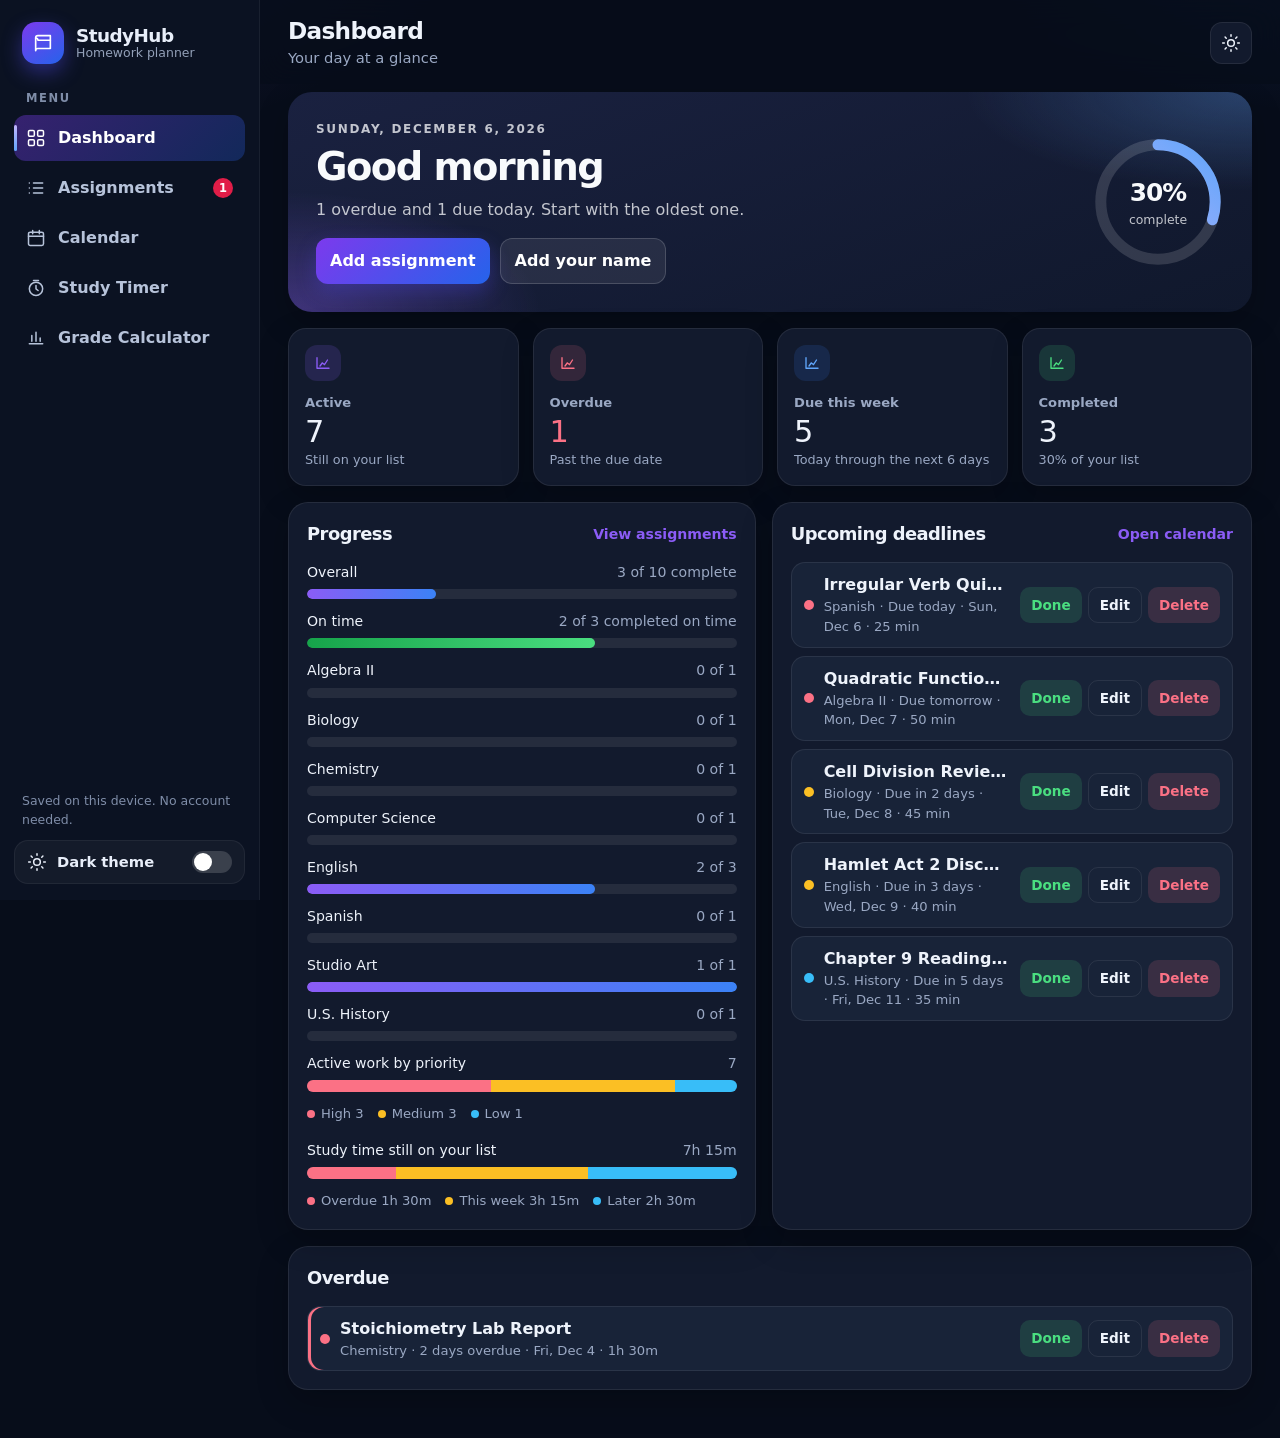
==== commit b908a52f: "Fix StudyHub navigation and grade entry. Hide the desktop menu button, keep closed phone navigation " ====
--- a/index.html
+++ b/index.html
@@ -240,14 +240,14 @@
                   <input id="grade-name" name="name" maxlength="80" placeholder="Chapter 4 quiz" autocomplete="off">
                 </label>
                 <label class="field">Points earned
-                  <input id="grade-earned" name="earned" type="number" min="0" step="0.01" inputmode="decimal" placeholder="18">
+                  <input id="grade-earned" name="earned" type="text" inputmode="decimal" autocomplete="off" placeholder="18">
                 </label>
                 <label class="field">Points possible
-                  <input id="grade-total" name="total" type="number" min="0" step="0.01" inputmode="decimal" placeholder="20">
+                  <input id="grade-total" name="total" type="text" inputmode="decimal" autocomplete="off" placeholder="20">
                 </label>
                 <label class="field full">Weight
                   <span class="hint">Optional. Leave blank to count this grade equally. A weight of 2 counts twice as much as a blank one.</span>
-                  <input id="grade-weight" name="weight" type="number" min="0" step="0.1" inputmode="decimal" placeholder="Equal weight">
+                  <input id="grade-weight" name="weight" type="text" inputmode="decimal" autocomplete="off" placeholder="Equal weight">
                 </label>
               </div>
               <p id="grade-error" class="form-error" role="alert" hidden></p>
--- a/css/styles.css
+++ b/css/styles.css
@@ -66,7 +66,11 @@
 
 * { box-sizing: border-box; }
 
+[hidden] { display: none !important; }
+
 html, body { min-height: 100%; }
+
+html { scroll-padding-top: 88px; }
 
 body {
   margin: 0;
@@ -345,7 +349,7 @@
 
 .top-actions { display: flex; align-items: center; gap: 10px; }
 
-.menu-btn { display: none; }
+.icon-btn.menu-btn { display: none; }
 
 .icon-btn {
   width: 42px;
@@ -1302,14 +1306,19 @@
 }
 
 @media (max-width: 800px) {
-  .menu-btn { display: inline-flex; }
+  .icon-btn.menu-btn { display: inline-flex; }
   .sidebar {
     position: fixed;
+    z-index: 40;
     transform: translateX(-105%);
     transition: transform 0.25s ease;
     width: min(300px, 86vw);
+    pointer-events: none;
   }
-  .sidebar.open { transform: translateX(0); }
+  .sidebar.open {
+    transform: translateX(0);
+    pointer-events: auto;
+  }
   .backdrop:not([hidden]) {
     display: block;
     position: fixed;
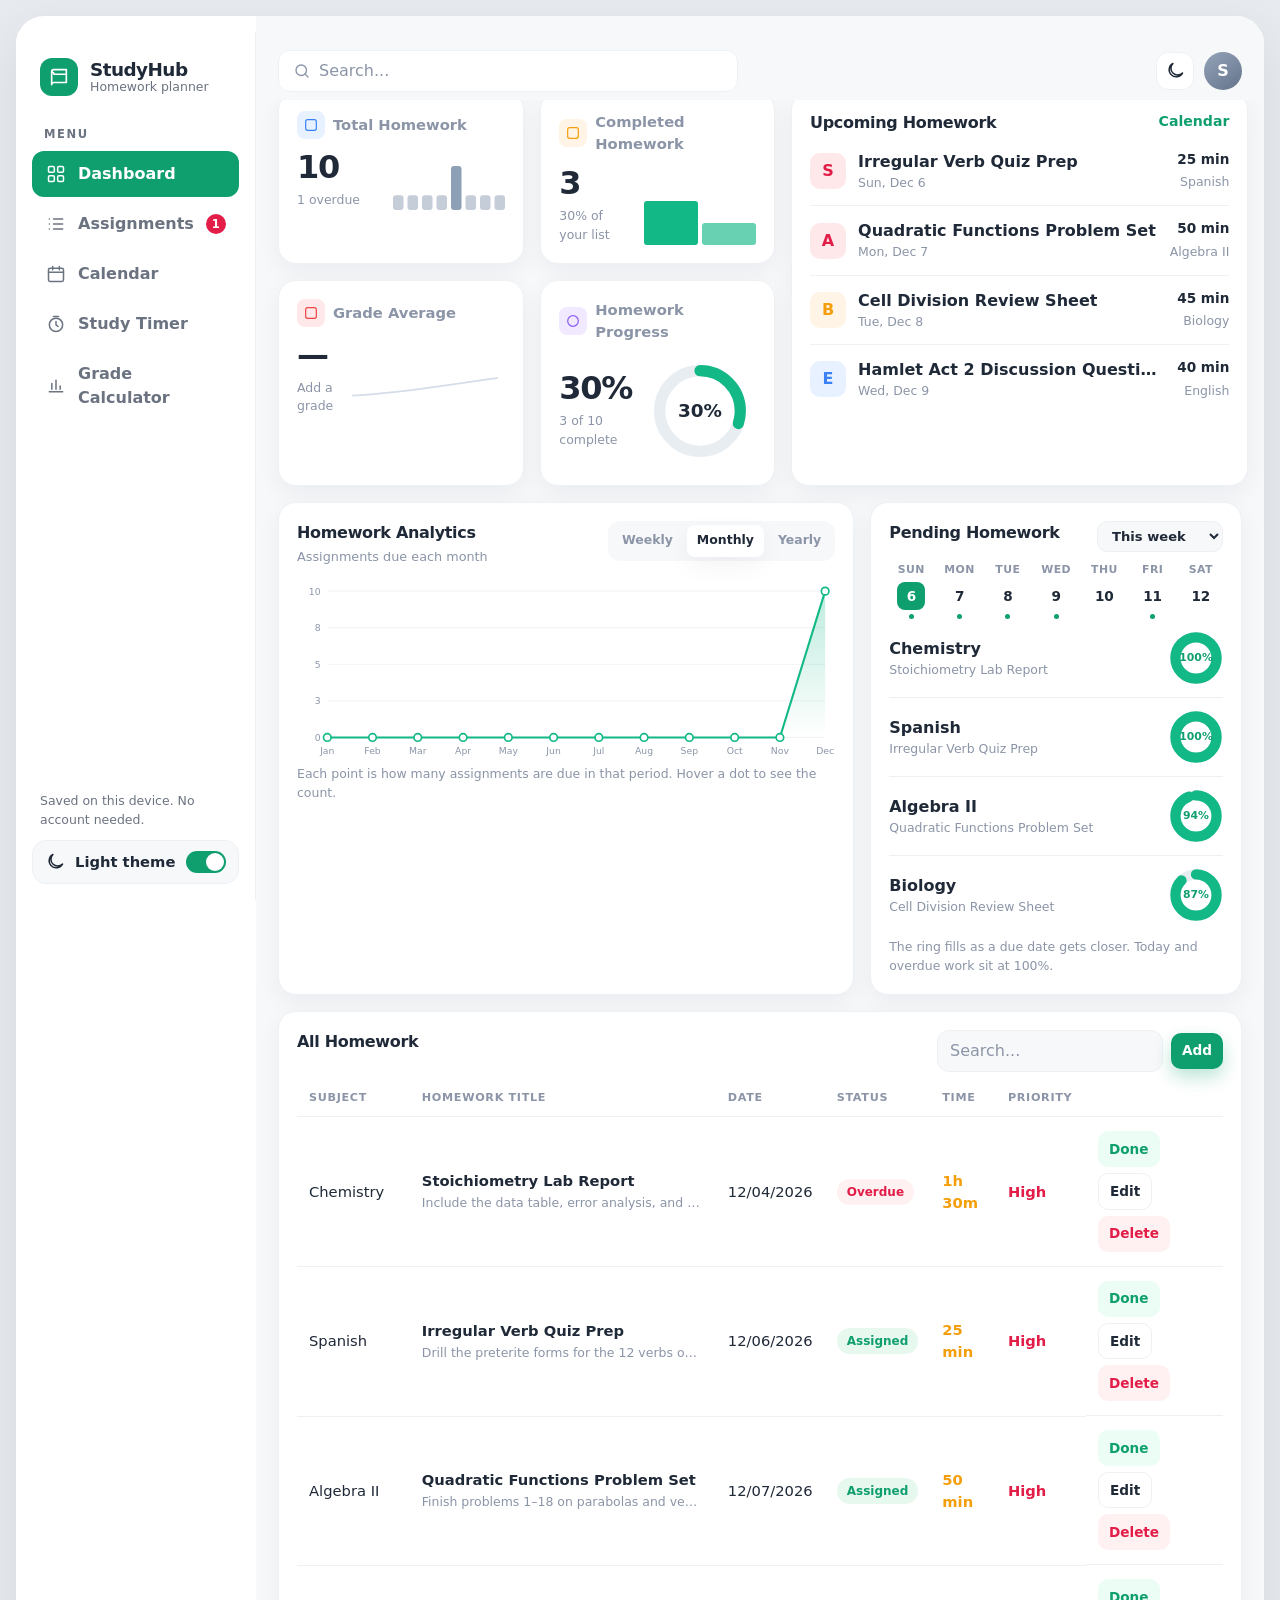
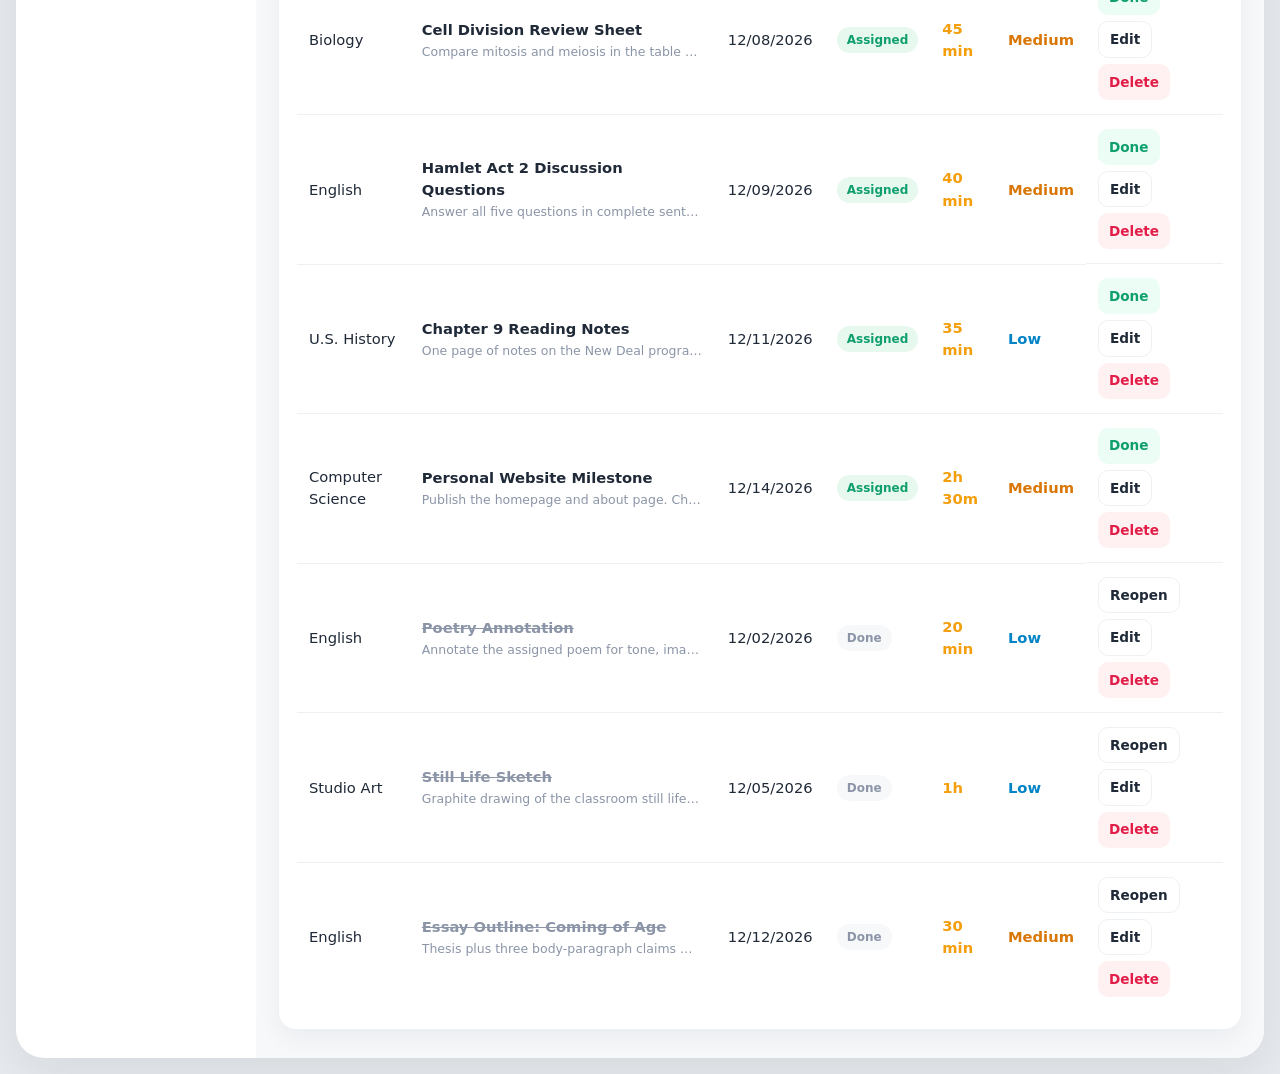
==== commit 17096f36: "Restyle StudyHub as a light card dashboard. The home screen now uses white cards, teal navigation, c" ====
--- a/index.html
+++ b/index.html
@@ -1,22 +1,22 @@
 <!DOCTYPE html>
-<html lang="en" data-theme="dark">
+<html lang="en" data-theme="light">
 <head>
   <meta charset="UTF-8">
   <meta name="viewport" content="width=device-width, initial-scale=1">
   <meta name="description" content="StudyHub is a homework planner for students. Track assignments, deadlines, study sessions, and grades in your browser.">
-  <meta name="theme-color" content="#070d1a">
+  <meta name="theme-color" content="#e8eaee">
   <title>StudyHub — Homework Planner</title>
-  <link rel="icon" href="data:image/svg+xml,%3Csvg xmlns='http://www.w3.org/2000/svg' viewBox='0 0 32 32'%3E%3Crect width='32' height='32' rx='8' fill='%237c3aed'/%3E%3Cpath d='M8 10.5A2.5 2.5 0 0 1 10.5 8H24v14H10.5A2.5 2.5 0 0 0 8 24.5V10.5z' fill='none' stroke='white' stroke-width='1.8'/%3E%3Cpath d='M8 10.5A2.5 2.5 0 0 1 10.5 13H24' fill='none' stroke='white' stroke-width='1.8'/%3E%3C/svg%3E">
+  <link rel="icon" href="data:image/svg+xml,%3Csvg xmlns='http://www.w3.org/2000/svg' viewBox='0 0 32 32'%3E%3Crect width='32' height='32' rx='8' fill='%230f9f6e'/%3E%3Cpath d='M8 10.5A2.5 2.5 0 0 1 10.5 8H24v14H10.5A2.5 2.5 0 0 0 8 24.5V10.5z' fill='none' stroke='white' stroke-width='1.8'/%3E%3Cpath d='M8 10.5A2.5 2.5 0 0 1 10.5 13H24' fill='none' stroke='white' stroke-width='1.8'/%3E%3C/svg%3E">
   <script>
     try {
       var saved = JSON.parse(localStorage.getItem('studyhub.prefs') || '{}');
       if (saved.theme === 'light' || saved.theme === 'dark') {
         document.documentElement.setAttribute('data-theme', saved.theme);
         var meta = document.querySelector('meta[name="theme-color"]');
-        if (meta) meta.setAttribute('content', saved.theme === 'light' ? '#eef2f9' : '#070d1a');
+        if (meta) meta.setAttribute('content', saved.theme === 'light' ? '#e8eaee' : '#10141b');
       }
     } catch (error) {
-      /* Preferences stay at the default dark theme if storage is blocked. */
+      /* Preferences stay at the default light theme if storage is blocked. */
     }
   </script>
   <link rel="stylesheet" href="css/styles.css">
@@ -81,10 +81,14 @@
     <div class="backdrop" id="backdrop" hidden></div>
 
     <main class="main">
-      <header class="topbar">
+      <header class="topbar is-dashboard">
         <button type="button" class="icon-btn menu-btn" id="menu-btn" aria-label="Open menu" aria-expanded="false" aria-controls="sidebar">
           <svg viewBox="0 0 24 24" fill="none" stroke="currentColor" stroke-width="1.8" stroke-linecap="round" aria-hidden="true"><path d="M4 7h16M4 12h16M4 17h16"></path></svg>
         </button>
+        <label class="global-search">
+          <svg viewBox="0 0 24 24" fill="none" stroke="currentColor" stroke-width="1.8" stroke-linecap="round" aria-hidden="true"><circle cx="11" cy="11" r="7"></circle><path d="M20 20l-3.5-3.5"></path></svg>
+          <input id="global-search" type="search" placeholder="Search..." autocomplete="off" aria-label="Search assignments">
+        </label>
         <div class="topbar-titles">
           <h1 class="page-title" id="page-title">Dashboard</h1>
           <p class="page-sub" id="page-sub">Your day at a glance</p>
@@ -95,9 +99,12 @@
             <span id="mini-time">25:00</span>
             <span class="mode" id="mini-mode">Focus</span>
           </a>
-          <button type="button" class="icon-btn" id="theme-toggle-top" aria-label="Switch to light theme">
+          <button type="button" class="icon-btn" id="theme-toggle-top" aria-label="Switch to dark theme">
             <svg class="icon-sun" viewBox="0 0 24 24" fill="none" stroke="currentColor" stroke-width="1.8" stroke-linecap="round" aria-hidden="true"><circle cx="12" cy="12" r="4"></circle><path d="M12 2v2M12 20v2M4.9 4.9l1.4 1.4M17.7 17.7l1.4 1.4M2 12h2M20 12h2M4.9 19.1l1.4-1.4M17.7 6.3l1.4-1.4"></path></svg>
             <svg class="icon-moon" viewBox="0 0 24 24" fill="none" stroke="currentColor" stroke-width="1.8" stroke-linecap="round" stroke-linejoin="round" aria-hidden="true"><path d="M21 14.5A8.5 8.5 0 1 1 9.5 3 7 7 0 0 0 21 14.5z"></path></svg>
+          </button>
+          <button type="button" class="avatar-btn" id="avatar-btn" data-action="edit-name" aria-label="Add your name">
+            <span id="avatar-initial">S</span>
           </button>
         </div>
       </header>
@@ -182,8 +189,8 @@
                 <svg class="timer-svg" viewBox="0 0 120 120" aria-hidden="true">
                   <defs>
                     <linearGradient id="timerGrad" x1="0" y1="0" x2="1" y2="1">
-                      <stop offset="0%" stop-color="#c4b5fd"></stop>
-                      <stop offset="100%" stop-color="#60a5fa"></stop>
+                      <stop offset="0%" stop-color="#6ee7b7"></stop>
+                      <stop offset="100%" stop-color="#0f9f6e"></stop>
                     </linearGradient>
                   </defs>
                   <circle cx="60" cy="60" r="52" class="timer-track"></circle>
--- a/css/styles.css
+++ b/css/styles.css
@@ -1,67 +1,69 @@
-/* StudyHub — visual system
-   Dark navy surfaces, purple and blue accents, light theme via [data-theme="light"]. */
+/* StudyHub — light card dashboard with a teal accent.
+   Dark theme keeps the same layout via [data-theme="dark"]. */
 
 :root {
-  --sidebar-w: 260px;
-  --radius: 20px;
+  --sidebar-w: 240px;
+  --radius: 18px;
   --font: Inter, "Segoe UI", system-ui, -apple-system, sans-serif;
-  --accent: #8b5cf6;
-  --accent-2: #3b82f6;
-  --accent-soft: rgba(139, 92, 246, 0.16);
-  --shadow: 0 24px 60px rgba(0, 0, 0, 0.35);
+  --accent: #0f9f6e;
+  --accent-2: #14b886;
+  --accent-soft: rgba(15, 159, 110, 0.12);
+  --shadow: 0 18px 40px rgba(15, 23, 42, 0.08);
+  color-scheme: light;
+  --bg: #e7eaee;
+  --bg-glow: #e7eaee;
+  --shell: #ffffff;
+  --canvas: #f7f8fa;
+  --surface: #ffffff;
+  --surface-2: #f7f8fa;
+  --text: #1f2937;
+  --muted: #8b95a7;
+  --line: #eef1f4;
+  --input: #ffffff;
+  --track: #e8edf2;
+  --shadow-soft: 0 8px 24px rgba(15, 23, 42, 0.05);
+  --high: #e11d48;
+  --high-bg: #fff1f2;
+  --med: #d97706;
+  --med-bg: #fff7ed;
+  --low: #0284c7;
+  --low-bg: #f0f9ff;
+  --good: #0f9f6e;
+  --good-bg: #ecfdf5;
+  --hero-text: #1f2937;
+  --hero-muted: #6b7280;
+  --sidebar-muted: #6b7280;
+}
+
+[data-theme="dark"] {
   color-scheme: dark;
-  --bg: #070d1a;
-  --bg-glow:
-    radial-gradient(1100px 480px at -10% -10%, rgba(124, 58, 237, 0.22), transparent 55%),
-    radial-gradient(900px 420px at 110% -10%, rgba(37, 99, 235, 0.18), transparent 50%),
-    #070d1a;
-  --surface: #121a2d;
-  --surface-2: #182338;
-  --text: #eef3fb;
-  --muted: #9aa8c3;
+  --bg: #0e1218;
+  --bg-glow: #0e1218;
+  --shell: #171d27;
+  --canvas: #121820;
+  --surface: #1c2430;
+  --surface-2: #232c3a;
+  --text: #e8eef6;
+  --muted: #9aa6b8;
   --line: rgba(255, 255, 255, 0.08);
-  --input: #0c1424;
+  --input: #121820;
   --track: rgba(255, 255, 255, 0.08);
-  --shadow-soft: 0 12px 32px rgba(0, 0, 0, 0.22);
+  --shadow-soft: 0 10px 28px rgba(0, 0, 0, 0.28);
+  --shadow: 0 18px 40px rgba(0, 0, 0, 0.4);
+  --accent: #2dd4a0;
+  --accent-2: #14b8a6;
+  --accent-soft: rgba(45, 212, 160, 0.16);
   --high: #fb7185;
   --high-bg: rgba(251, 113, 133, 0.14);
   --med: #fbbf24;
   --med-bg: rgba(251, 191, 36, 0.14);
   --low: #38bdf8;
   --low-bg: rgba(56, 189, 248, 0.14);
-  --good: #4ade80;
-  --good-bg: rgba(74, 222, 128, 0.14);
-  --hero-text: #f8fafc;
-  --hero-muted: rgba(248, 250, 252, 0.76);
-}
-
-[data-theme="light"] {
-  color-scheme: light;
-  --bg: #eef2f9;
-  --bg-glow:
-    radial-gradient(1000px 420px at -10% -10%, rgba(124, 58, 237, 0.12), transparent 55%),
-    radial-gradient(800px 380px at 110% -10%, rgba(37, 99, 235, 0.12), transparent 50%),
-    #eef2f9;
-  --surface: #ffffff;
-  --surface-2: #f8fafc;
-  --text: #0f172a;
-  --muted: #52627a;
-  --line: rgba(15, 23, 42, 0.08);
-  --input: #ffffff;
-  --track: rgba(15, 23, 42, 0.08);
-  --shadow-soft: 0 12px 32px rgba(15, 23, 42, 0.06);
-  --shadow: 0 24px 50px rgba(15, 23, 42, 0.12);
-  --accent: #7c3aed;
-  --accent-2: #2563eb;
-  --accent-soft: rgba(124, 58, 237, 0.12);
-  --high: #be123c;
-  --high-bg: rgba(190, 18, 60, 0.1);
-  --med: #b45309;
-  --med-bg: rgba(180, 83, 9, 0.12);
-  --low: #0369a1;
-  --low-bg: rgba(3, 105, 161, 0.1);
-  --good: #15803d;
-  --good-bg: rgba(21, 128, 61, 0.1);
+  --good: #2dd4a0;
+  --good-bg: rgba(45, 212, 160, 0.14);
+  --hero-text: #e8eef6;
+  --hero-muted: #9aa6b8;
+  --sidebar-muted: #9aa6b8;
 }
 
 * { box-sizing: border-box; }
@@ -78,8 +80,8 @@
   font-size: 16px;
   line-height: 1.5;
   color: var(--text);
-  background: var(--bg-glow);
-  background-attachment: fixed;
+  background: var(--bg);
+  padding: 16px;
 }
 
 button, input, select, textarea { font: inherit; color: inherit; }
@@ -90,7 +92,7 @@
 
 h1, h2, h3, p { margin: 0; }
 
-::selection { background: rgba(139, 92, 246, 0.35); }
+::selection { background: rgba(15, 159, 110, 0.28); }
 
 :focus-visible {
   outline: 2px solid var(--accent-2);
@@ -130,22 +132,29 @@
   border-radius: 12px;
 }
 
-.app { display: flex; min-height: 100vh; }
+.app {
+  display: flex;
+  min-height: calc(100vh - 32px);
+  background: var(--shell);
+  border-radius: 28px;
+  overflow: hidden;
+  box-shadow: 0 16px 50px rgba(15, 23, 42, 0.08);
+}
 
 .sidebar {
   width: var(--sidebar-w);
   flex: none;
   align-self: flex-start;
   position: sticky;
-  top: 0;
-  height: 100vh;
+  top: 16px;
+  height: calc(100vh - 32px);
   overflow: auto;
   display: flex;
   flex-direction: column;
-  padding: 18px 14px 16px;
-  background: #0b1222;
-  color: #e8eef9;
-  border-right: 1px solid rgba(255, 255, 255, 0.06);
+  padding: 22px 16px 16px;
+  background: var(--shell);
+  color: var(--text);
+  border-right: 1px solid var(--line);
   z-index: 40;
 }
 
@@ -157,14 +166,14 @@
 }
 
 .logo {
-  width: 42px;
-  height: 42px;
-  border-radius: 14px;
+  width: 38px;
+  height: 38px;
+  border-radius: 12px;
   display: grid;
   place-items: center;
   color: white;
-  background: linear-gradient(145deg, #7c3aed, #2563eb);
-  box-shadow: 0 8px 20px rgba(79, 70, 229, 0.45);
+  background: var(--accent);
+  box-shadow: none;
   flex: none;
 }
 
@@ -177,14 +186,14 @@
   letter-spacing: -0.03em;
 }
 
-.brand-text small { color: #93a0b8; font-size: 0.78rem; }
+.brand-text small { color: var(--sidebar-muted); font-size: 0.78rem; }
 
 .nav-kicker {
-  margin: 18px 12px 8px;
+  margin: 22px 12px 8px;
   font-size: 0.72rem;
   letter-spacing: 0.14em;
   text-transform: uppercase;
-  color: #7f8da8;
+  color: var(--sidebar-muted);
   font-weight: 700;
 }
 
@@ -194,9 +203,9 @@
   display: flex;
   align-items: center;
   gap: 12px;
-  padding: 11px 12px;
+  padding: 11px 14px;
   border-radius: 12px;
-  color: #b7c3da;
+  color: var(--sidebar-muted);
   font-weight: 600;
   position: relative;
   transition: background 0.18s ease, color 0.18s ease, transform 0.18s ease;
@@ -204,23 +213,14 @@
 
 .nav-btn svg { width: 20px; height: 20px; flex: none; }
 
-.nav-btn:hover { background: rgba(255, 255, 255, 0.05); color: white; }
+.nav-btn:hover { background: var(--surface-2); color: var(--text); }
 
 .nav-btn.active {
-  background: linear-gradient(135deg, rgba(124, 58, 237, 0.38), rgba(37, 99, 235, 0.28));
+  background: var(--accent);
   color: white;
 }
 
-.nav-btn.active::before {
-  content: "";
-  position: absolute;
-  left: 0;
-  top: 10px;
-  bottom: 10px;
-  width: 3px;
-  border-radius: 999px;
-  background: linear-gradient(#c4b5fd, #60a5fa);
-}
+.nav-btn.active::before { content: none; }
 
 .nav-badge {
   margin-left: auto;
@@ -247,7 +247,7 @@
 }
 
 .sidebar-note {
-  color: #7f8da8;
+  color: var(--sidebar-muted);
   font-size: 0.78rem;
   padding: 0 8px;
 }
@@ -257,16 +257,16 @@
   display: flex;
   align-items: center;
   gap: 10px;
-  background: rgba(255, 255, 255, 0.04);
-  color: #e8eef9;
-  border: 1px solid rgba(255, 255, 255, 0.06);
+  background: var(--surface-2);
+  color: var(--text);
+  border: 1px solid var(--line);
   border-radius: 14px;
   padding: 10px 12px;
   text-align: left;
   transition: background 0.18s ease, border-color 0.18s ease;
 }
 
-.theme-toggle:hover { background: rgba(255, 255, 255, 0.08); }
+.theme-toggle:hover { background: var(--canvas); }
 
 .theme-icon { width: 20px; height: 20px; display: grid; flex: none; }
 
@@ -278,7 +278,7 @@
   width: 40px;
   height: 22px;
   border-radius: 999px;
-  background: rgba(255, 255, 255, 0.16);
+  background: #d5dbe3;
   position: relative;
   margin-left: auto;
   flex: none;
@@ -297,7 +297,7 @@
 }
 
 [data-theme="light"] .switch {
-  background: linear-gradient(135deg, #7c3aed, #2563eb);
+  background: var(--accent);
 }
 
 [data-theme="light"] .switch::after { transform: translateX(18px); }
@@ -315,19 +315,58 @@
   min-width: 0;
   display: flex;
   flex-direction: column;
+  background: var(--canvas);
 }
 
 .topbar {
   position: sticky;
-  top: 0;
+  top: 16px;
   z-index: 20;
   display: flex;
   align-items: center;
   gap: 14px;
-  padding: 18px 28px 14px;
-  backdrop-filter: blur(16px);
-  background: color-mix(in srgb, var(--bg) 78%, transparent);
-  border-bottom: 1px solid transparent;
+  padding: 18px 22px 8px;
+  background: var(--canvas);
+}
+
+.global-search {
+  flex: 1;
+  max-width: 460px;
+  display: flex;
+  align-items: center;
+  gap: 8px;
+  height: 42px;
+  padding: 0 14px;
+  border-radius: 12px;
+  background: #ffffff;
+  border: 1px solid #eef1f4;
+  color: var(--muted);
+}
+
+[data-theme="dark"] .global-search {
+  background: var(--surface);
+  border-color: var(--line);
+}
+
+.global-search svg { width: 18px; height: 18px; flex: none; }
+
+.global-search input {
+  width: 100%;
+  border: 0;
+  background: transparent;
+  padding: 0;
+  min-height: 0;
+  box-shadow: none;
+}
+
+.global-search input:focus { outline: none; box-shadow: none; border: 0; }
+
+.topbar.is-dashboard .topbar-titles {
+  position: absolute;
+  width: 1px;
+  height: 1px;
+  overflow: hidden;
+  clip: rect(0, 0, 0, 0);
 }
 
 .topbar-titles { flex: 1; min-width: 0; }
@@ -347,13 +386,28 @@
   text-overflow: ellipsis;
 }
 
-.top-actions { display: flex; align-items: center; gap: 10px; }
+.top-actions { display: flex; align-items: center; gap: 10px; margin-left: auto; }
+
+.avatar-btn {
+  width: 38px;
+  height: 38px;
+  border: 0;
+  border-radius: 50%;
+  background: linear-gradient(145deg, #94a3b8, #64748b);
+  color: white;
+  font-weight: 800;
+  display: grid;
+  place-items: center;
+  flex: none;
+}
+
+.avatar-btn:hover { filter: brightness(1.05); }
 
 .icon-btn.menu-btn { display: none; }
 
 .icon-btn {
-  width: 42px;
-  height: 42px;
+  width: 38px;
+  height: 38px;
   border-radius: 12px;
   display: inline-flex;
   align-items: center;
@@ -397,9 +451,9 @@
 }
 
 .content {
-  width: min(1120px, 100%);
-  margin: 0 auto;
-  padding: 8px 28px 48px;
+  width: 100%;
+  margin: 0;
+  padding: 8px 22px 28px;
 }
 
 .view { display: none; }
@@ -442,9 +496,9 @@
 }
 
 .btn-primary {
-  background: linear-gradient(135deg, #7c3aed, #2563eb);
+  background: var(--accent);
   color: white;
-  box-shadow: 0 8px 20px rgba(79, 70, 229, 0.32);
+  box-shadow: 0 8px 18px rgba(15, 159, 110, 0.28);
 }
 
 .btn-primary:hover { filter: brightness(1.08); }
@@ -474,7 +528,7 @@
 
 .btn-on-dark:hover { background: rgba(255, 255, 255, 0.16); }
 
-.card {
+.card, .panel {
   background: var(--surface);
   border: 1px solid var(--line);
   border-radius: var(--radius);
@@ -831,6 +885,18 @@
   gap: 14px;
 }
 
+#view-assignments .toolbar,
+#assignment-list {
+  background: var(--surface);
+  border: 1px solid var(--line);
+  border-radius: 18px;
+  box-shadow: var(--shadow-soft);
+}
+
+#view-assignments .toolbar { padding: 14px; margin-bottom: 12px; }
+
+#assignment-list { padding: 6px 8px 10px; }
+
 .task-card {
   background: var(--surface);
   border: 1px solid var(--line);
@@ -863,8 +929,8 @@
 .task-card.just-added { animation: glow 1.6s ease; }
 
 @keyframes glow {
-  0% { box-shadow: 0 0 0 0 rgba(139, 92, 246, 0.55); }
-  100% { box-shadow: 0 0 0 16px rgba(139, 92, 246, 0); }
+  0% { box-shadow: 0 0 0 0 rgba(15, 159, 110, 0.45); }
+  100% { box-shadow: 0 0 0 16px rgba(15, 159, 110, 0); }
 }
 
 .task-top, .task-meta { display: flex; justify-content: space-between; gap: 8px; align-items: center; }
@@ -975,7 +1041,7 @@
 }
 
 .day.is-today .num {
-  background: linear-gradient(135deg, #7c3aed, #2563eb);
+  background: var(--accent);
   color: white;
   border-radius: 999px;
 }
@@ -1049,7 +1115,7 @@
   transition: stroke-dashoffset 0.25s linear;
 }
 
-.timer-face.is-running { filter: drop-shadow(0 0 18px rgba(139, 92, 246, 0.35)); }
+.timer-face.is-running { filter: drop-shadow(0 0 18px rgba(15, 159, 110, 0.35)); }
 
 #timer-display {
   font-size: clamp(3rem, 8vw, 4.2rem);
@@ -1088,7 +1154,7 @@
   background: var(--track);
 }
 
-.pip.on { background: linear-gradient(135deg, #7c3aed, #2563eb); }
+.pip.on { background: var(--accent); }
 
 .steps { margin: 10px 0 0; padding-left: 18px; color: var(--muted); }
 
@@ -1156,10 +1222,7 @@
   font-weight: 700;
   letter-spacing: -0.06em;
   line-height: 0.9;
-  background: linear-gradient(135deg, var(--accent), var(--accent-2));
-  -webkit-background-clip: text;
-  background-clip: text;
-  color: transparent;
+  color: var(--text);
   font-variant-numeric: tabular-nums;
 }
 
@@ -1293,12 +1356,343 @@
   to { opacity: 1; transform: none; }
 }
 
-@media (max-width: 1040px) and (min-width: 801px) {
-  :root { --sidebar-w: 88px; }
-  .brand-text, .nav-label, .theme-copy, .sidebar-note, .nav-kicker { display: none; }
-  .brand, .nav-btn, .theme-toggle { justify-content: center; }
-  .nav-badge { position: absolute; top: 4px; right: 6px; margin: 0; }
-  .switch { display: none; }
+.board { display: flex; flex-direction: column; gap: 16px; }
+
+.board-top {
+  display: grid;
+  grid-template-columns: 1fr 1fr 1.15fr;
+  grid-template-rows: auto auto;
+  gap: 16px;
+}
+
+.kpi-total { grid-column: 1; grid-row: 1; }
+
+.kpi-done { grid-column: 2; grid-row: 1; }
+
+.kpi-grade { grid-column: 1; grid-row: 2; }
+
+.kpi-progress { grid-column: 2; grid-row: 2; }
+
+.upcoming-panel { grid-column: 3; grid-row: 1 / span 2; }
+
+.board-low {
+  display: grid;
+  grid-template-columns: 1.55fr 1fr;
+  gap: 16px;
+}
+
+.panel-head {
+  display: flex;
+  justify-content: space-between;
+  align-items: flex-start;
+  gap: 12px;
+  margin-bottom: 10px;
+}
+
+.panel-head h2 { font-size: 1rem; letter-spacing: -0.02em; }
+
+.panel-sub { color: var(--muted); font-size: 0.8rem; margin-top: 2px; }
+
+.panel-head select {
+  width: auto;
+  padding: 6px 10px;
+  border-radius: 10px;
+  background: var(--surface-2);
+  font-size: 0.82rem;
+  font-weight: 600;
+}
+
+.kpi-top {
+  display: flex;
+  align-items: center;
+  gap: 8px;
+  color: var(--muted);
+  font-weight: 650;
+  font-size: 0.92rem;
+  margin-bottom: 12px;
+}
+
+.kpi-icon {
+  width: 28px;
+  height: 28px;
+  border-radius: 8px;
+  display: grid;
+  place-items: center;
+  flex: none;
+}
+
+.kpi-icon svg { width: 16px; height: 16px; }
+
+.kpi-icon.tone-blue { background: #e8f1ff; color: #3b82f6; }
+
+.kpi-icon.tone-orange { background: #fff4e5; color: #f59e0b; }
+
+.kpi-icon.tone-red { background: #ffe8ea; color: #ef4444; }
+
+.kpi-icon.tone-purple { background: #f1e9ff; color: #8b5cf6; }
+
+.kpi-body {
+  display: flex;
+  align-items: flex-end;
+  justify-content: space-between;
+  gap: 12px;
+}
+
+.kpi-value {
+  font-size: 2rem;
+  letter-spacing: -0.04em;
+  line-height: 1;
+  font-variant-numeric: tabular-nums;
+}
+
+.kpi-hint { display: block; margin-top: 6px; color: var(--muted); font-size: 0.78rem; }
+
+.spark { width: 112px; height: 48px; flex: none; }
+
+.progress-body {
+  display: flex;
+  align-items: center;
+  justify-content: space-between;
+  gap: 12px;
+  min-height: 112px;
+}
+
+.donut, .mini-ring { position: relative; flex: none; }
+
+.donut { width: 112px; height: 112px; }
+
+.mini-ring { width: 54px; height: 54px; }
+
+.donut svg, .mini-ring svg { width: 100%; height: 100%; }
+
+.donut-track { fill: none; stroke: var(--track); stroke-width: 10; }
+
+.mini-ring .donut-track { stroke-width: 8; }
+
+.donut-value {
+  fill: none;
+  stroke: #12b886;
+  stroke-width: 10;
+  stroke-linecap: round;
+  transform: rotate(-90deg);
+  transform-origin: 50% 50%;
+  transition: stroke-dashoffset 0.8s ease;
+}
+
+.mini-ring .donut-value { stroke-width: 8; }
+
+.donut strong, .mini-ring span {
+  position: absolute;
+  inset: 0;
+  display: grid;
+  place-items: center;
+  font-weight: 800;
+  font-variant-numeric: tabular-nums;
+}
+
+.donut strong { font-size: 1.15rem; }
+
+.mini-ring span { font-size: 0.68rem; color: #0f9f6e; }
+
+.up-row, .pend-row {
+  display: flex;
+  align-items: center;
+  gap: 12px;
+  padding: 12px 0;
+  border-top: 1px solid var(--line);
+}
+
+.up-list .up-row:first-child, .pend-list .pend-row:first-child { border-top: 0; padding-top: 4px; }
+
+.subj-badge {
+  width: 36px;
+  height: 36px;
+  border-radius: 10px;
+  display: grid;
+  place-items: center;
+  background: var(--tone-bg, var(--accent-soft));
+  color: var(--tone-fg, var(--accent));
+  font-weight: 800;
+  flex: none;
+}
+
+.up-copy, .pend-copy { flex: 1; min-width: 0; }
+
+.up-copy strong, .pend-copy strong, .up-copy span, .pend-copy span { display: block; }
+
+.up-copy strong, .pend-copy strong {
+  white-space: nowrap;
+  overflow: hidden;
+  text-overflow: ellipsis;
+}
+
+.up-copy span, .pend-copy span, .up-side small { color: var(--muted); font-size: 0.78rem; }
+
+.up-side { text-align: right; flex: none; }
+
+.up-side span { display: block; font-weight: 700; font-size: 0.85rem; }
+
+.week-strip {
+  display: grid;
+  grid-template-columns: repeat(7, 1fr);
+  gap: 4px;
+  margin: 4px 0 8px;
+  text-align: center;
+}
+
+.week-day span {
+  display: block;
+  font-size: 0.68rem;
+  color: var(--muted);
+  font-weight: 700;
+  letter-spacing: 0.04em;
+  text-transform: uppercase;
+}
+
+.week-day strong {
+  display: grid;
+  place-items: center;
+  width: 28px;
+  height: 28px;
+  margin: 4px auto 0;
+  border-radius: 8px;
+  font-size: 0.85rem;
+}
+
+.week-day.is-today strong { background: var(--accent); color: white; }
+
+.week-day i {
+  display: block;
+  width: 5px;
+  height: 5px;
+  border-radius: 50%;
+  background: var(--accent);
+  margin: 4px auto 0;
+}
+
+.range-switch {
+  display: flex;
+  gap: 4px;
+  background: var(--surface-2);
+  padding: 4px;
+  border-radius: 12px;
+}
+
+.range-btn {
+  border: 0;
+  background: transparent;
+  color: var(--muted);
+  font-weight: 700;
+  font-size: 0.78rem;
+  border-radius: 8px;
+  padding: 6px 10px;
+  min-height: 32px;
+}
+
+.range-btn[aria-pressed="true"] {
+  background: var(--surface);
+  color: var(--text);
+  box-shadow: var(--shadow-soft);
+}
+
+.line-chart { width: 100%; height: auto; display: block; }
+
+.axis { fill: var(--muted); font-size: 11px; font-family: inherit; }
+
+.grid-line { stroke: var(--line); stroke-width: 1; }
+
+.line-dot { fill: var(--surface); stroke: #12b886; stroke-width: 2; }
+
+.grade-spark { width: 160px; height: 64px; flex: none; }
+
+.table-tools { display: flex; align-items: center; gap: 8px; }
+
+.mini-search {
+  display: flex;
+  align-items: center;
+  min-width: 160px;
+}
+
+.mini-search input {
+  background: var(--surface-2);
+  border-radius: 12px;
+  padding: 8px 12px;
+  min-height: 38px;
+}
+
+.table-scroll { overflow-x: auto; }
+
+.hw-table { width: 100%; border-collapse: collapse; min-width: 720px; }
+
+.hw-table th {
+  text-align: left;
+  font-size: 0.7rem;
+  letter-spacing: 0.06em;
+  text-transform: uppercase;
+  color: var(--muted);
+  font-weight: 700;
+  padding: 8px 12px 10px;
+  border-bottom: 1px solid var(--line);
+}
+
+.hw-table td {
+  padding: 14px 12px;
+  border-bottom: 1px solid var(--line);
+  vertical-align: middle;
+  font-size: 0.92rem;
+}
+
+.hw-table tbody tr:last-child td { border-bottom: 0; }
+
+.hw-table td strong { display: block; font-weight: 700; }
+
+.hw-table td .desc {
+  display: block;
+  color: var(--muted);
+  font-size: 0.78rem;
+  margin-top: 2px;
+  max-width: 280px;
+  white-space: nowrap;
+  overflow: hidden;
+  text-overflow: ellipsis;
+}
+
+.hw-table tr.is-done td strong { color: var(--muted); text-decoration: line-through; }
+
+.hw-table tr.just-added { animation: glow 1.6s ease; }
+
+.marks { color: #f59e0b; font-weight: 700; font-variant-numeric: tabular-nums; }
+
+.priority-text { text-transform: capitalize; font-weight: 700; font-size: 0.82rem; }
+
+.priority-text.priority-high { color: var(--high); }
+
+.priority-text.priority-medium { color: var(--med); }
+
+.priority-text.priority-low { color: var(--low); }
+
+.status-pill {
+  display: inline-flex;
+  align-items: center;
+  background: #e7f8ef;
+  color: #0f9f6e;
+  border-radius: 999px;
+  padding: 4px 10px;
+  font-size: 0.75rem;
+  font-weight: 700;
+}
+
+.status-pill.late { background: var(--high-bg); color: var(--high); }
+
+.status-pill.done { background: var(--surface-2); color: var(--muted); }
+
+.chart-note { color: var(--muted); font-size: 0.78rem; margin-top: 4px; }
+
+@media (max-width: 1100px) {
+  .board-top { grid-template-columns: 1fr 1fr; }
+  .upcoming-panel, .kpi-total, .kpi-done, .kpi-grade, .kpi-progress { grid-column: auto; grid-row: auto; }
+  .upcoming-panel { grid-column: 1 / -1; }
+  .board-low { grid-template-columns: 1fr; }
 }
 
 @media (max-width: 980px) {
@@ -1306,9 +1700,14 @@
 }
 
 @media (max-width: 800px) {
+  body { padding: 0; }
+  .app { min-height: 100vh; border-radius: 0; box-shadow: none; }
+  .topbar { top: 0; }
   .icon-btn.menu-btn { display: inline-flex; }
   .sidebar {
     position: fixed;
+    top: 0;
+    height: 100vh;
     z-index: 40;
     transform: translateX(-105%);
     transition: transform 0.25s ease;
@@ -1337,12 +1736,14 @@
 @media (max-width: 700px) {
   .hero { grid-template-columns: 1fr; }
   .hero-ring { width: 110px; height: 110px; }
-  .stat-grid { grid-template-columns: 1fr 1fr; }
+  .stat-grid, .board-top { grid-template-columns: 1fr; }
   .form-grid { grid-template-columns: 1fr; }
   .row-item, .grade-row, .study-item { align-items: flex-start; flex-direction: column; }
   .modal-backdrop { align-items: flex-end; padding: 0; }
   .modal { width: 100%; border-radius: 20px 20px 0 0; max-height: 92vh; }
   .mini-timer .mode { display: none; }
+  .page-sub { display: none; }
+  .global-search { max-width: none; }
 }
 
 @media (max-width: 520px) {
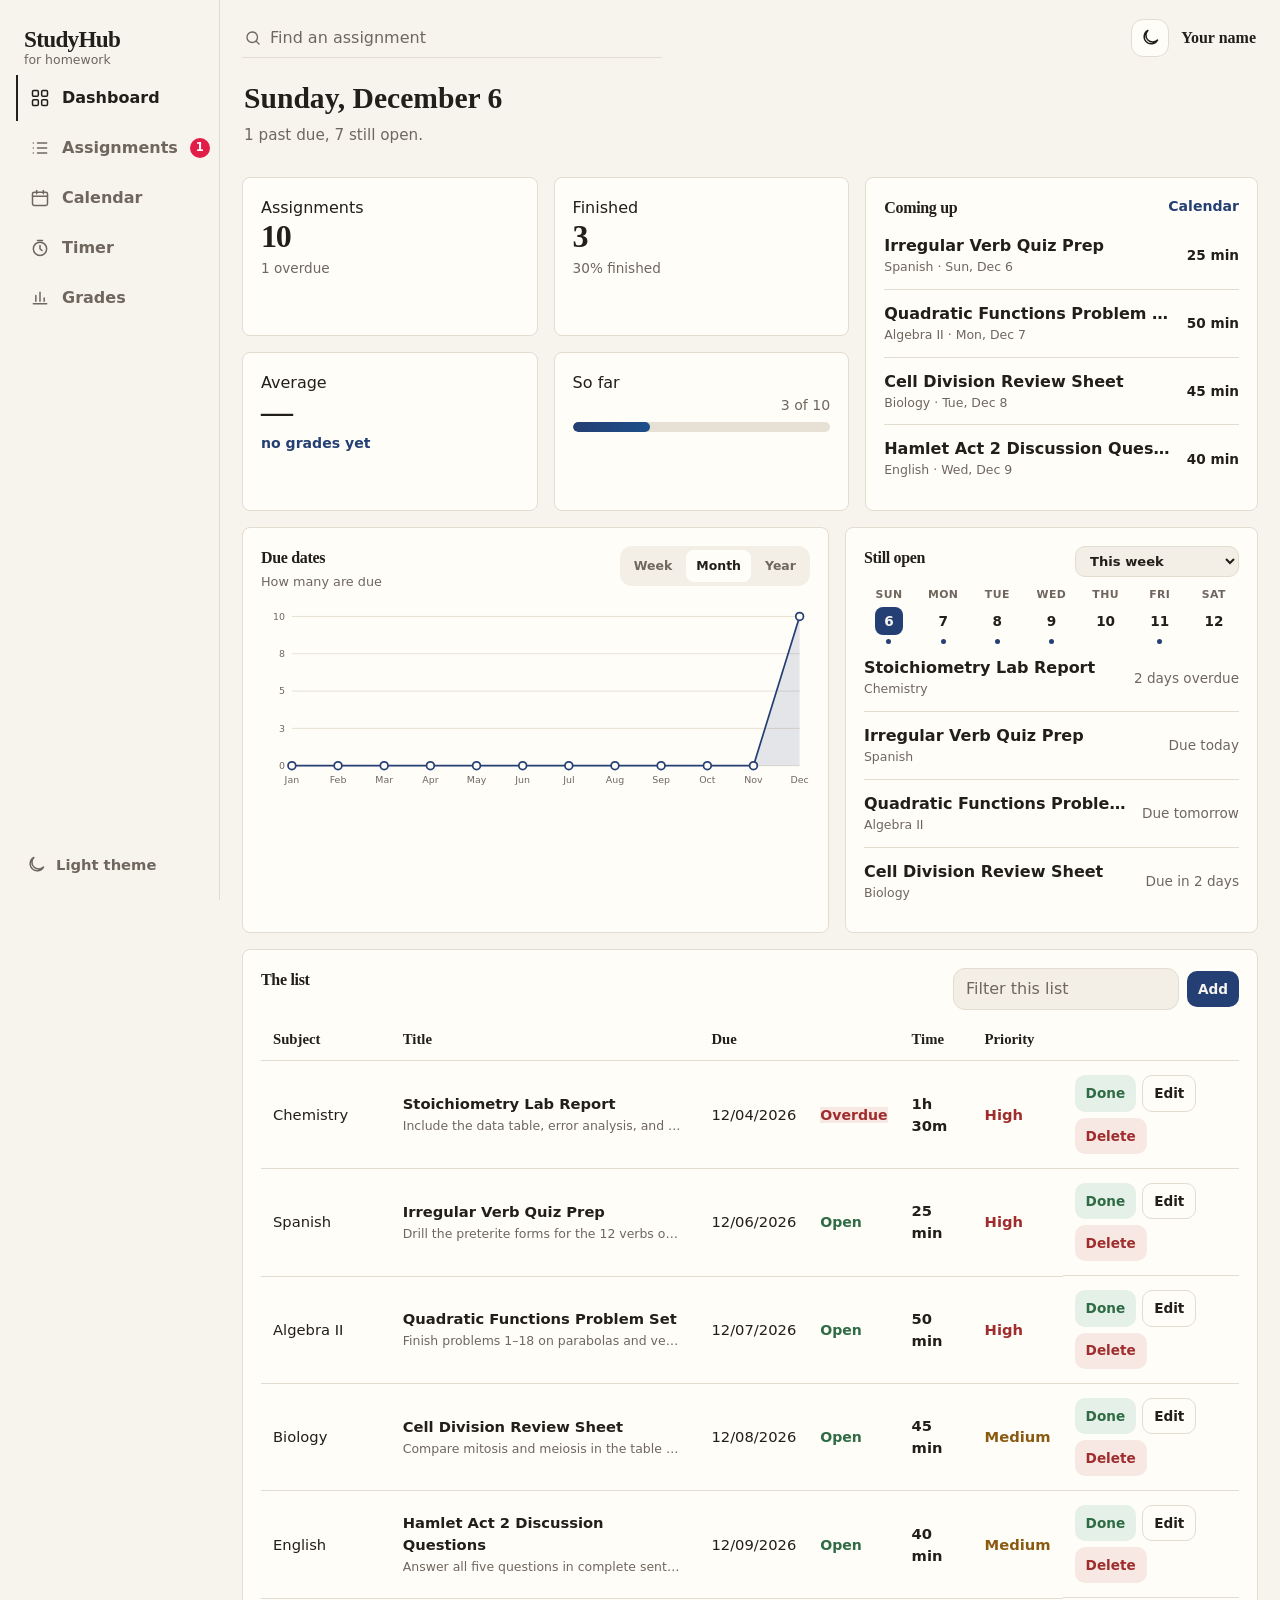
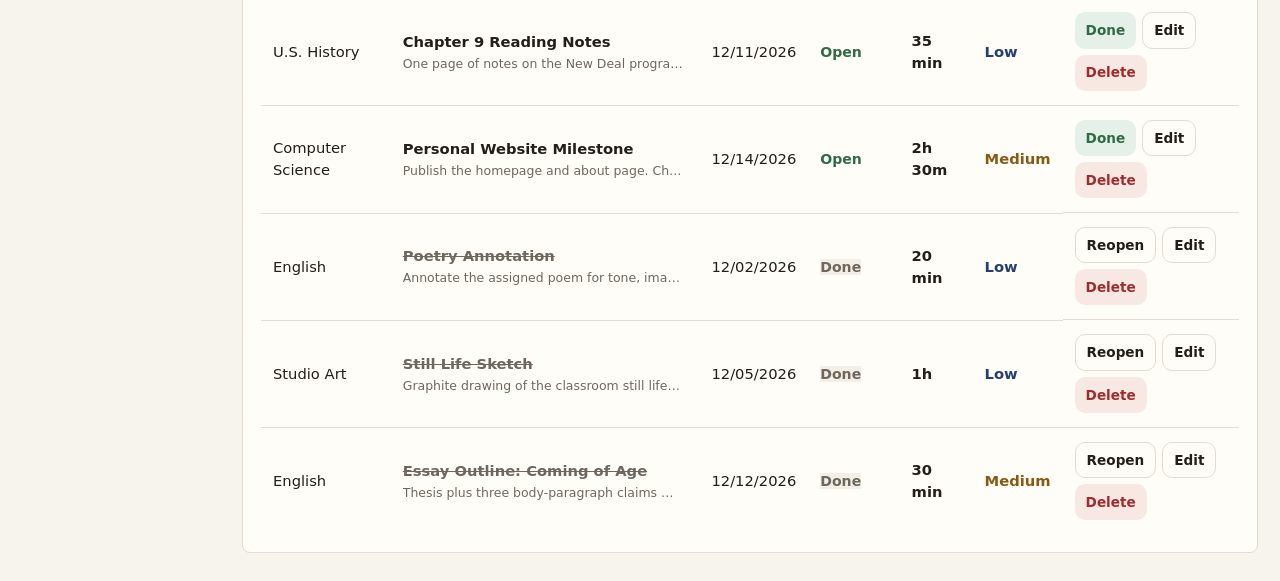
==== commit b5e2d354: "Make StudyHub look more like a notebook than a template. Co-authored-by: bgrislis27-crypto <bgrislis" ====
--- a/index.html
+++ b/index.html
@@ -4,16 +4,16 @@
   <meta charset="UTF-8">
   <meta name="viewport" content="width=device-width, initial-scale=1">
   <meta name="description" content="StudyHub is a homework planner for students. Track assignments, deadlines, study sessions, and grades in your browser.">
-  <meta name="theme-color" content="#e8eaee">
+  <meta name="theme-color" content="#f3efe6">
   <title>StudyHub — Homework Planner</title>
-  <link rel="icon" href="data:image/svg+xml,%3Csvg xmlns='http://www.w3.org/2000/svg' viewBox='0 0 32 32'%3E%3Crect width='32' height='32' rx='8' fill='%230f9f6e'/%3E%3Cpath d='M8 10.5A2.5 2.5 0 0 1 10.5 8H24v14H10.5A2.5 2.5 0 0 0 8 24.5V10.5z' fill='none' stroke='white' stroke-width='1.8'/%3E%3Cpath d='M8 10.5A2.5 2.5 0 0 1 10.5 13H24' fill='none' stroke='white' stroke-width='1.8'/%3E%3C/svg%3E">
+  <link rel="icon" href="data:image/svg+xml,%3Csvg xmlns='http://www.w3.org/2000/svg' viewBox='0 0 32 32'%3E%3Crect width='32' height='32' rx='4' fill='%23243f73'/%3E%3Cpath d='M8 10.5A2.5 2.5 0 0 1 10.5 8H24v14H10.5A2.5 2.5 0 0 0 8 24.5V10.5z' fill='none' stroke='%23f7f4ee' stroke-width='1.8'/%3E%3Cpath d='M8 10.5A2.5 2.5 0 0 1 10.5 13H24' fill='none' stroke='%23f7f4ee' stroke-width='1.8'/%3E%3C/svg%3E">
   <script>
     try {
       var saved = JSON.parse(localStorage.getItem('studyhub.prefs') || '{}');
       if (saved.theme === 'light' || saved.theme === 'dark') {
         document.documentElement.setAttribute('data-theme', saved.theme);
         var meta = document.querySelector('meta[name="theme-color"]');
-        if (meta) meta.setAttribute('content', saved.theme === 'light' ? '#e8eaee' : '#10141b');
+        if (meta) meta.setAttribute('content', saved.theme === 'light' ? '#f3efe6' : '#16130f');
       }
     } catch (error) {
       /* Preferences stay at the default light theme if storage is blocked. */
@@ -26,19 +26,11 @@
   <div class="app">
     <aside class="sidebar" id="sidebar">
       <div class="brand">
-        <span class="logo" aria-hidden="true">
-          <svg viewBox="0 0 24 24" fill="none" stroke="currentColor" stroke-width="1.8" stroke-linecap="round" stroke-linejoin="round">
-            <path d="M4 6.5A2.5 2.5 0 0 1 6.5 4H20v14H6.5A2.5 2.5 0 0 0 4 20.5z"></path>
-            <path d="M4 6.5A2.5 2.5 0 0 1 6.5 9H20"></path>
-          </svg>
-        </span>
         <span class="brand-text">
           <strong>StudyHub</strong>
-          <small>Homework planner</small>
+          <small>for homework</small>
         </span>
       </div>
-
-      <p class="nav-kicker">Menu</p>
       <nav class="nav" aria-label="Primary">
         <a class="nav-btn active" href="#dashboard" data-view="dashboard" title="Dashboard">
           <svg viewBox="0 0 24 24" fill="none" stroke="currentColor" stroke-width="1.8" stroke-linecap="round" stroke-linejoin="round" aria-hidden="true"><rect x="3" y="3" width="7" height="7" rx="1.5"></rect><rect x="14" y="3" width="7" height="7" rx="1.5"></rect><rect x="3" y="14" width="7" height="7" rx="1.5"></rect><rect x="14" y="14" width="7" height="7" rx="1.5"></rect></svg>
@@ -55,16 +47,15 @@
         </a>
         <a class="nav-btn" href="#timer" data-view="timer" title="Study Timer">
           <svg viewBox="0 0 24 24" fill="none" stroke="currentColor" stroke-width="1.8" stroke-linecap="round" stroke-linejoin="round" aria-hidden="true"><circle cx="12" cy="13" r="8"></circle><path d="M12 9v4l2.5 2M9 3h6"></path></svg>
-          <span class="nav-label">Study Timer</span>
+          <span class="nav-label">Timer</span>
         </a>
         <a class="nav-btn" href="#grades" data-view="grades" title="Grade Calculator">
           <svg viewBox="0 0 24 24" fill="none" stroke="currentColor" stroke-width="1.8" stroke-linecap="round" stroke-linejoin="round" aria-hidden="true"><path d="M4 19h16"></path><path d="M7 16V9M12 16V5M17 16v-4"></path></svg>
-          <span class="nav-label">Grade Calculator</span>
+          <span class="nav-label">Grades</span>
         </a>
       </nav>
 
       <div class="sidebar-foot">
-        <p class="sidebar-note">Saved on this device. No account needed.</p>
         <button type="button" class="theme-toggle" id="theme-toggle" aria-pressed="false" aria-label="Switch to light theme">
           <span class="theme-icon" aria-hidden="true">
             <svg class="icon-sun" viewBox="0 0 24 24" fill="none" stroke="currentColor" stroke-width="1.8" stroke-linecap="round"><circle cx="12" cy="12" r="4"></circle><path d="M12 2v2M12 20v2M4.9 4.9l1.4 1.4M17.7 17.7l1.4 1.4M2 12h2M20 12h2M4.9 19.1l1.4-1.4M17.7 6.3l1.4-1.4"></path></svg>
@@ -87,7 +78,7 @@
         </button>
         <label class="global-search">
           <svg viewBox="0 0 24 24" fill="none" stroke="currentColor" stroke-width="1.8" stroke-linecap="round" aria-hidden="true"><circle cx="11" cy="11" r="7"></circle><path d="M20 20l-3.5-3.5"></path></svg>
-          <input id="global-search" type="search" placeholder="Search..." autocomplete="off" aria-label="Search assignments">
+          <input id="global-search" type="search" placeholder="Find an assignment" autocomplete="off" aria-label="Search assignments">
         </label>
         <div class="topbar-titles">
           <h1 class="page-title" id="page-title">Dashboard</h1>
@@ -189,8 +180,8 @@
                 <svg class="timer-svg" viewBox="0 0 120 120" aria-hidden="true">
                   <defs>
                     <linearGradient id="timerGrad" x1="0" y1="0" x2="1" y2="1">
-                      <stop offset="0%" stop-color="#6ee7b7"></stop>
-                      <stop offset="100%" stop-color="#0f9f6e"></stop>
+                      <stop offset="0%" stop-color="#8ea4cc"></stop>
+                      <stop offset="100%" stop-color="#243f73"></stop>
                     </linearGradient>
                   </defs>
                   <circle cx="60" cy="60" r="52" class="timer-track"></circle>
--- a/css/styles.css
+++ b/css/styles.css
@@ -1,69 +1,69 @@
-/* StudyHub — light card dashboard with a teal accent.
-   Dark theme keeps the same layout via [data-theme="dark"]. */
+/* StudyHub — notebook planner. Ink, paper, and a serif wordmark. */
 
 :root {
-  --sidebar-w: 240px;
-  --radius: 18px;
-  --font: Inter, "Segoe UI", system-ui, -apple-system, sans-serif;
-  --accent: #0f9f6e;
-  --accent-2: #14b886;
-  --accent-soft: rgba(15, 159, 110, 0.12);
-  --shadow: 0 18px 40px rgba(15, 23, 42, 0.08);
+  --sidebar-w: 220px;
+  --radius: 8px;
+  --font: "Segoe UI", system-ui, sans-serif;
+  --serif: Palatino, "Palatino Linotype", "Iowan Old Style", Georgia, serif;
+  --accent: #243f73;
+  --accent-2: #1d4e89;
+  --accent-soft: rgba(36, 63, 115, 0.08);
+  --shadow: none;
   color-scheme: light;
-  --bg: #e7eaee;
-  --bg-glow: #e7eaee;
-  --shell: #ffffff;
-  --canvas: #f7f8fa;
-  --surface: #ffffff;
-  --surface-2: #f7f8fa;
-  --text: #1f2937;
-  --muted: #8b95a7;
-  --line: #eef1f4;
-  --input: #ffffff;
-  --track: #e8edf2;
-  --shadow-soft: 0 8px 24px rgba(15, 23, 42, 0.05);
-  --high: #e11d48;
-  --high-bg: #fff1f2;
-  --med: #d97706;
-  --med-bg: #fff7ed;
-  --low: #0284c7;
-  --low-bg: #f0f9ff;
-  --good: #0f9f6e;
-  --good-bg: #ecfdf5;
-  --hero-text: #1f2937;
-  --hero-muted: #6b7280;
-  --sidebar-muted: #6b7280;
+  --bg: #f3efe6;
+  --bg-glow: #f3efe6;
+  --shell: #f7f4ee;
+  --canvas: #f7f4ee;
+  --surface: #fffdf8;
+  --surface-2: #f3efe6;
+  --text: #221e1a;
+  --muted: #6f675e;
+  --line: #e3dcd0;
+  --input: #fffdf8;
+  --track: #e7e0d4;
+  --shadow-soft: none;
+  --high: #9f2d2d;
+  --high-bg: #f8e8e4;
+  --med: #8a5a12;
+  --med-bg: #f6edd9;
+  --low: #243f73;
+  --low-bg: #e7eef8;
+  --good: #2f6b45;
+  --good-bg: #e5f0e8;
+  --hero-text: #221e1a;
+  --hero-muted: #6f675e;
+  --sidebar-muted: #6f675e;
 }
 
 [data-theme="dark"] {
   color-scheme: dark;
-  --bg: #0e1218;
-  --bg-glow: #0e1218;
-  --shell: #171d27;
-  --canvas: #121820;
-  --surface: #1c2430;
-  --surface-2: #232c3a;
-  --text: #e8eef6;
-  --muted: #9aa6b8;
-  --line: rgba(255, 255, 255, 0.08);
-  --input: #121820;
-  --track: rgba(255, 255, 255, 0.08);
-  --shadow-soft: 0 10px 28px rgba(0, 0, 0, 0.28);
-  --shadow: 0 18px 40px rgba(0, 0, 0, 0.4);
-  --accent: #2dd4a0;
-  --accent-2: #14b8a6;
-  --accent-soft: rgba(45, 212, 160, 0.16);
-  --high: #fb7185;
-  --high-bg: rgba(251, 113, 133, 0.14);
-  --med: #fbbf24;
-  --med-bg: rgba(251, 191, 36, 0.14);
-  --low: #38bdf8;
-  --low-bg: rgba(56, 189, 248, 0.14);
-  --good: #2dd4a0;
-  --good-bg: rgba(45, 212, 160, 0.14);
-  --hero-text: #e8eef6;
-  --hero-muted: #9aa6b8;
-  --sidebar-muted: #9aa6b8;
+  --bg: #16130f;
+  --bg-glow: #16130f;
+  --shell: #1c1915;
+  --canvas: #1c1915;
+  --surface: #26211c;
+  --surface-2: #201c18;
+  --text: #f3ece1;
+  --muted: #b3a89a;
+  --line: rgba(243, 236, 225, 0.12);
+  --input: #1c1915;
+  --track: rgba(243, 236, 225, 0.12);
+  --shadow-soft: none;
+  --shadow: none;
+  --accent: #d7c4a3;
+  --accent-2: #e7d7bc;
+  --accent-soft: rgba(215, 196, 163, 0.14);
+  --high: #f0a8a0;
+  --high-bg: rgba(240, 168, 160, 0.12);
+  --med: #e6c27a;
+  --med-bg: rgba(230, 194, 122, 0.12);
+  --low: #b9c7e2;
+  --low-bg: rgba(185, 199, 226, 0.12);
+  --good: #b7d4b8;
+  --good-bg: rgba(183, 212, 184, 0.12);
+  --hero-text: #f3ece1;
+  --hero-muted: #b3a89a;
+  --sidebar-muted: #b3a89a;
 }
 
 * { box-sizing: border-box; }
@@ -81,7 +81,7 @@
   line-height: 1.5;
   color: var(--text);
   background: var(--bg);
-  padding: 16px;
+  padding: 0;
 }
 
 button, input, select, textarea { font: inherit; color: inherit; }
@@ -91,6 +91,12 @@
 a { color: inherit; text-decoration: none; }
 
 h1, h2, h3, p { margin: 0; }
+
+h1, h2, .page-title, .brand-text strong, .kpi-value, .avg-number {
+  font-family: var(--serif);
+  font-weight: 600;
+  letter-spacing: -0.02em;
+}
 
 ::selection { background: rgba(15, 159, 110, 0.28); }
 
@@ -134,11 +140,11 @@
 
 .app {
   display: flex;
-  min-height: calc(100vh - 32px);
+  min-height: 100vh;
   background: var(--shell);
-  border-radius: 28px;
+  border-radius: 0;
   overflow: hidden;
-  box-shadow: 0 16px 50px rgba(15, 23, 42, 0.08);
+  box-shadow: none;
 }
 
 .sidebar {
@@ -146,8 +152,8 @@
   flex: none;
   align-self: flex-start;
   position: sticky;
-  top: 16px;
-  height: calc(100vh - 32px);
+  top: 0;
+  height: 100vh;
   overflow: auto;
   display: flex;
   flex-direction: column;
@@ -182,7 +188,9 @@
 .brand-text { display: flex; flex-direction: column; line-height: 1.15; }
 
 .brand-text strong {
-  font-size: 1.15rem;
+  font-family: var(--serif);
+  font-size: 1.45rem;
+  font-weight: 600;
   letter-spacing: -0.03em;
 }
 
@@ -204,7 +212,7 @@
   align-items: center;
   gap: 12px;
   padding: 11px 14px;
-  border-radius: 12px;
+  border-radius: 0;
   color: var(--sidebar-muted);
   font-weight: 600;
   position: relative;
@@ -216,8 +224,9 @@
 .nav-btn:hover { background: var(--surface-2); color: var(--text); }
 
 .nav-btn.active {
-  background: var(--accent);
-  color: white;
+  background: transparent;
+  color: var(--text);
+  box-shadow: inset 2px 0 0 var(--text);
 }
 
 .nav-btn.active::before { content: none; }
@@ -257,13 +266,13 @@
   display: flex;
   align-items: center;
   gap: 10px;
-  background: var(--surface-2);
-  color: var(--text);
-  border: 1px solid var(--line);
-  border-radius: 14px;
-  padding: 10px 12px;
+  background: transparent;
+  color: var(--muted);
+  border: 0;
+  border-radius: 6px;
+  padding: 8px 10px;
   text-align: left;
-  transition: background 0.18s ease, border-color 0.18s ease;
+  transition: color 0.18s ease;
 }
 
 .theme-toggle:hover { background: var(--canvas); }
@@ -274,15 +283,7 @@
 
 .theme-copy { font-weight: 600; font-size: 0.92rem; }
 
-.switch {
-  width: 40px;
-  height: 22px;
-  border-radius: 999px;
-  background: #d5dbe3;
-  position: relative;
-  margin-left: auto;
-  flex: none;
-}
+.switch { display: none; }
 
 .switch::after {
   content: "";
@@ -320,7 +321,7 @@
 
 .topbar {
   position: sticky;
-  top: 16px;
+  top: 0;
   z-index: 20;
   display: flex;
   align-items: center;
@@ -331,15 +332,16 @@
 
 .global-search {
   flex: 1;
-  max-width: 460px;
+  max-width: 420px;
   display: flex;
   align-items: center;
   gap: 8px;
-  height: 42px;
-  padding: 0 14px;
-  border-radius: 12px;
-  background: #ffffff;
-  border: 1px solid #eef1f4;
+  height: 40px;
+  padding: 0 2px;
+  border-radius: 0;
+  background: transparent;
+  border: 0;
+  border-bottom: 1px solid var(--line);
   color: var(--muted);
 }
 
@@ -372,9 +374,10 @@
 .topbar-titles { flex: 1; min-width: 0; }
 
 .page-title {
-  font-size: 1.45rem;
+  font-size: 1.7rem;
   letter-spacing: -0.03em;
-  line-height: 1.15;
+  line-height: 1.1;
+  font-weight: 600;
 }
 
 .page-sub {
@@ -386,22 +389,24 @@
   text-overflow: ellipsis;
 }
 
+.page-sub:empty { display: none; }
+
 .top-actions { display: flex; align-items: center; gap: 10px; margin-left: auto; }
 
 .avatar-btn {
-  width: 38px;
-  height: 38px;
+  height: 36px;
+  padding: 0 2px;
   border: 0;
-  border-radius: 50%;
-  background: linear-gradient(145deg, #94a3b8, #64748b);
-  color: white;
-  font-weight: 800;
-  display: grid;
-  place-items: center;
+  border-radius: 0;
+  background: transparent;
+  color: var(--text);
+  font-family: var(--serif);
+  font-weight: 600;
+  font-size: 1rem;
   flex: none;
 }
 
-.avatar-btn:hover { filter: brightness(1.05); }
+.avatar-btn:hover { color: var(--accent); }
 
 .icon-btn.menu-btn { display: none; }
 
@@ -476,10 +481,10 @@
   justify-content: center;
   gap: 8px;
   border: 0;
-  border-radius: 12px;
-  padding: 10px 14px;
-  min-height: 42px;
-  font-weight: 700;
+  border-radius: 6px;
+  padding: 8px 12px;
+  min-height: 38px;
+  font-weight: 650;
   background: var(--surface-2);
   color: var(--text);
   transition: transform 0.15s ease, filter 0.15s ease, background 0.15s ease, border-color 0.15s ease;
@@ -497,9 +502,11 @@
 
 .btn-primary {
   background: var(--accent);
-  color: white;
-  box-shadow: 0 8px 18px rgba(15, 159, 110, 0.28);
-}
+  color: #f7f4ee;
+  box-shadow: none;
+}
+
+[data-theme="dark"] .btn-primary { color: #1c1915; }
 
 .btn-primary:hover { filter: brightness(1.08); }
 
@@ -1042,9 +1049,12 @@
 
 .day.is-today .num {
   background: var(--accent);
-  color: white;
+  color: #f7f4ee;
   border-radius: 999px;
 }
+
+[data-theme="dark"] .day.is-today .num,
+[data-theme="dark"] .week-day.is-today strong { color: #1c1915; }
 
 .dots { display: flex; flex-wrap: wrap; gap: 3px; align-items: center; }
 
@@ -1445,7 +1455,31 @@
   font-variant-numeric: tabular-nums;
 }
 
-.kpi-hint { display: block; margin-top: 6px; color: var(--muted); font-size: 0.78rem; }
+.kpi-hint { display: block; margin-top: 6px; color: var(--muted); font-size: 0.85rem; }
+
+.dash-date {
+  font-family: var(--serif);
+  font-size: 1.85rem;
+  font-weight: 600;
+  margin: 2px 2px 14px;
+}
+
+.dash-date span {
+  display: block;
+  margin-top: 4px;
+  font-family: var(--font);
+  font-size: 0.95rem;
+  font-weight: 450;
+  color: var(--muted);
+}
+
+.due-word {
+  color: var(--muted);
+  font-size: 0.85rem;
+  text-align: right;
+  flex: none;
+  max-width: 9rem;
+}
 
 .spark { width: 112px; height: 48px; flex: none; }
 
@@ -1471,7 +1505,7 @@
 
 .donut-value {
   fill: none;
-  stroke: #12b886;
+  stroke: var(--accent);
   stroke-width: 10;
   stroke-linecap: round;
   transform: rotate(-90deg);
@@ -1492,7 +1526,7 @@
 
 .donut strong { font-size: 1.15rem; }
 
-.mini-ring span { font-size: 0.68rem; color: #0f9f6e; }
+.mini-ring span { font-size: 0.68rem; color: var(--accent); }
 
 .up-row, .pend-row {
   display: flex;
@@ -1559,7 +1593,7 @@
   font-size: 0.85rem;
 }
 
-.week-day.is-today strong { background: var(--accent); color: white; }
+.week-day.is-today strong { background: var(--accent); color: #f7f4ee; }
 
 .week-day i {
   display: block;
@@ -1595,13 +1629,13 @@
   box-shadow: var(--shadow-soft);
 }
 
-.line-chart { width: 100%; height: auto; display: block; }
+.line-chart { width: 100%; height: auto; display: block; color: var(--accent); }
 
 .axis { fill: var(--muted); font-size: 11px; font-family: inherit; }
 
 .grid-line { stroke: var(--line); stroke-width: 1; }
 
-.line-dot { fill: var(--surface); stroke: #12b886; stroke-width: 2; }
+.line-dot { fill: var(--surface); stroke: var(--accent); stroke-width: 2; }
 
 .grade-spark { width: 160px; height: 64px; flex: none; }
 
@@ -1626,11 +1660,12 @@
 
 .hw-table th {
   text-align: left;
-  font-size: 0.7rem;
-  letter-spacing: 0.06em;
-  text-transform: uppercase;
-  color: var(--muted);
-  font-weight: 700;
+  font-family: var(--serif);
+  font-size: 0.92rem;
+  letter-spacing: 0;
+  text-transform: none;
+  color: var(--text);
+  font-weight: 600;
   padding: 8px 12px 10px;
   border-bottom: 1px solid var(--line);
 }
@@ -1661,7 +1696,7 @@
 
 .hw-table tr.just-added { animation: glow 1.6s ease; }
 
-.marks { color: #f59e0b; font-weight: 700; font-variant-numeric: tabular-nums; }
+.marks { color: var(--text); font-weight: 600; font-variant-numeric: tabular-nums; }
 
 .priority-text { text-transform: capitalize; font-weight: 700; font-size: 0.82rem; }
 
@@ -1672,14 +1707,13 @@
 .priority-text.priority-low { color: var(--low); }
 
 .status-pill {
-  display: inline-flex;
-  align-items: center;
-  background: #e7f8ef;
-  color: #0f9f6e;
-  border-radius: 999px;
-  padding: 4px 10px;
-  font-size: 0.75rem;
-  font-weight: 700;
+  display: inline;
+  background: none;
+  color: var(--good);
+  border-radius: 0;
+  padding: 0;
+  font-size: 0.88rem;
+  font-weight: 650;
 }
 
 .status-pill.late { background: var(--high-bg); color: var(--high); }
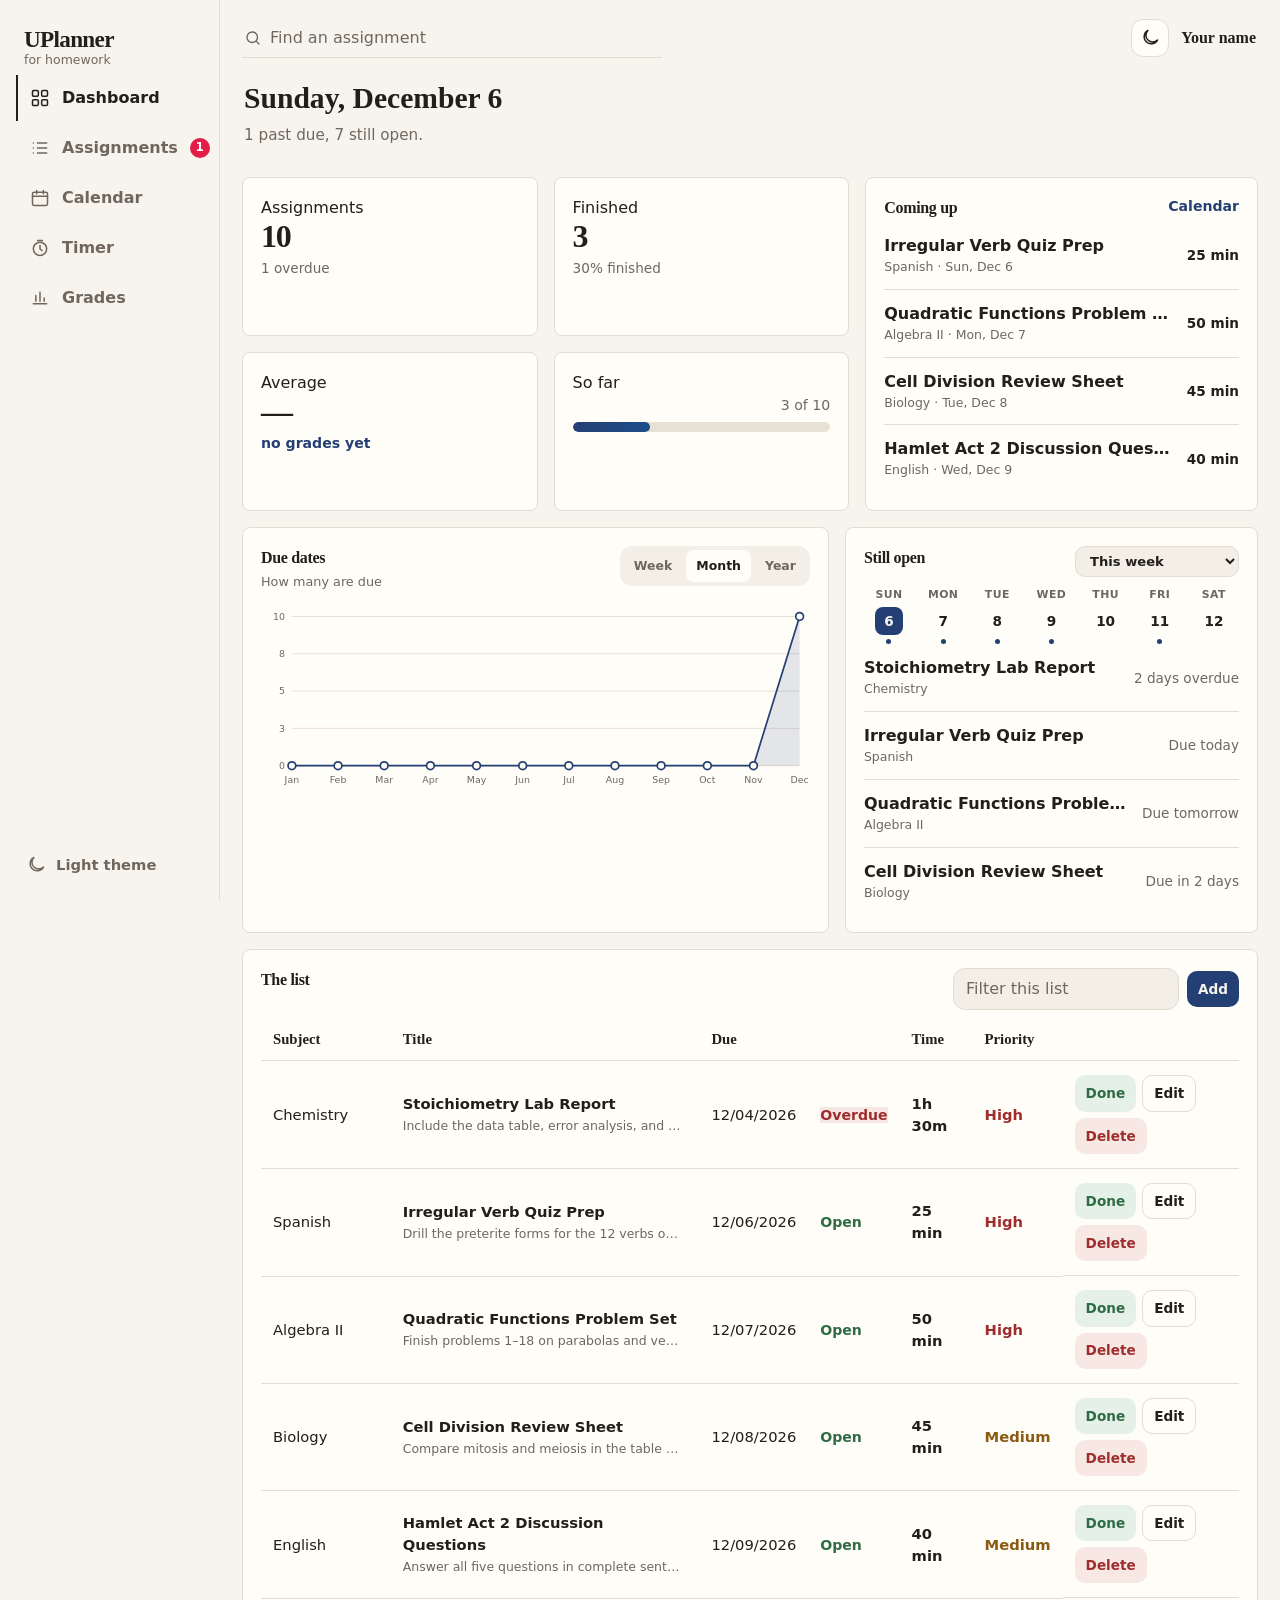
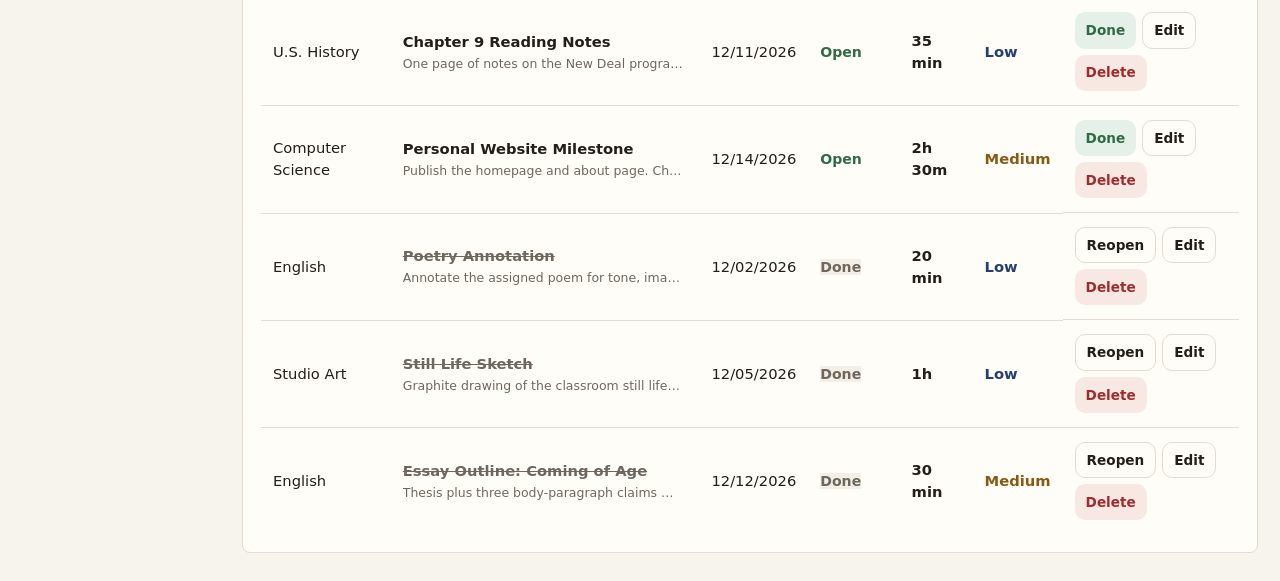
==== commit 6714f136: "Rename the planner title to UPlanner. Co-authored-by: bgrislis27-crypto <bgrislis27-crypto@users.nor" ====
--- a/index.html
+++ b/index.html
@@ -3,9 +3,9 @@
 <head>
   <meta charset="UTF-8">
   <meta name="viewport" content="width=device-width, initial-scale=1">
-  <meta name="description" content="StudyHub is a homework planner for students. Track assignments, deadlines, study sessions, and grades in your browser.">
+  <meta name="description" content="UPlanner is a homework planner for students. Track assignments, deadlines, study sessions, and grades in your browser.">
   <meta name="theme-color" content="#f3efe6">
-  <title>StudyHub — Homework Planner</title>
+  <title>UPlanner</title>
   <link rel="icon" href="data:image/svg+xml,%3Csvg xmlns='http://www.w3.org/2000/svg' viewBox='0 0 32 32'%3E%3Crect width='32' height='32' rx='4' fill='%23243f73'/%3E%3Cpath d='M8 10.5A2.5 2.5 0 0 1 10.5 8H24v14H10.5A2.5 2.5 0 0 0 8 24.5V10.5z' fill='none' stroke='%23f7f4ee' stroke-width='1.8'/%3E%3Cpath d='M8 10.5A2.5 2.5 0 0 1 10.5 13H24' fill='none' stroke='%23f7f4ee' stroke-width='1.8'/%3E%3C/svg%3E">
   <script>
     try {
@@ -27,7 +27,7 @@
     <aside class="sidebar" id="sidebar">
       <div class="brand">
         <span class="brand-text">
-          <strong>StudyHub</strong>
+          <strong>UPlanner</strong>
           <small>for homework</small>
         </span>
       </div>
@@ -289,7 +289,7 @@
   <div id="modal-root"></div>
   <div id="toast-root" class="toast-root" aria-live="polite" aria-relevant="additions"></div>
   <noscript>
-    <p class="noscript">StudyHub needs JavaScript to run. Your assignments still stay in this browser — there is no account or server.</p>
+    <p class="noscript">UPlanner needs JavaScript to run. Your assignments still stay in this browser — there is no account or server.</p>
   </noscript>
   <script src="js/app.js"></script>
 </body>
--- a/css/styles.css
+++ b/css/styles.css
@@ -1,4 +1,4 @@
-/* StudyHub — notebook planner. Ink, paper, and a serif wordmark. */
+/* UPlanner — notebook planner. Ink, paper, and a serif wordmark. */
 
 :root {
   --sidebar-w: 220px;
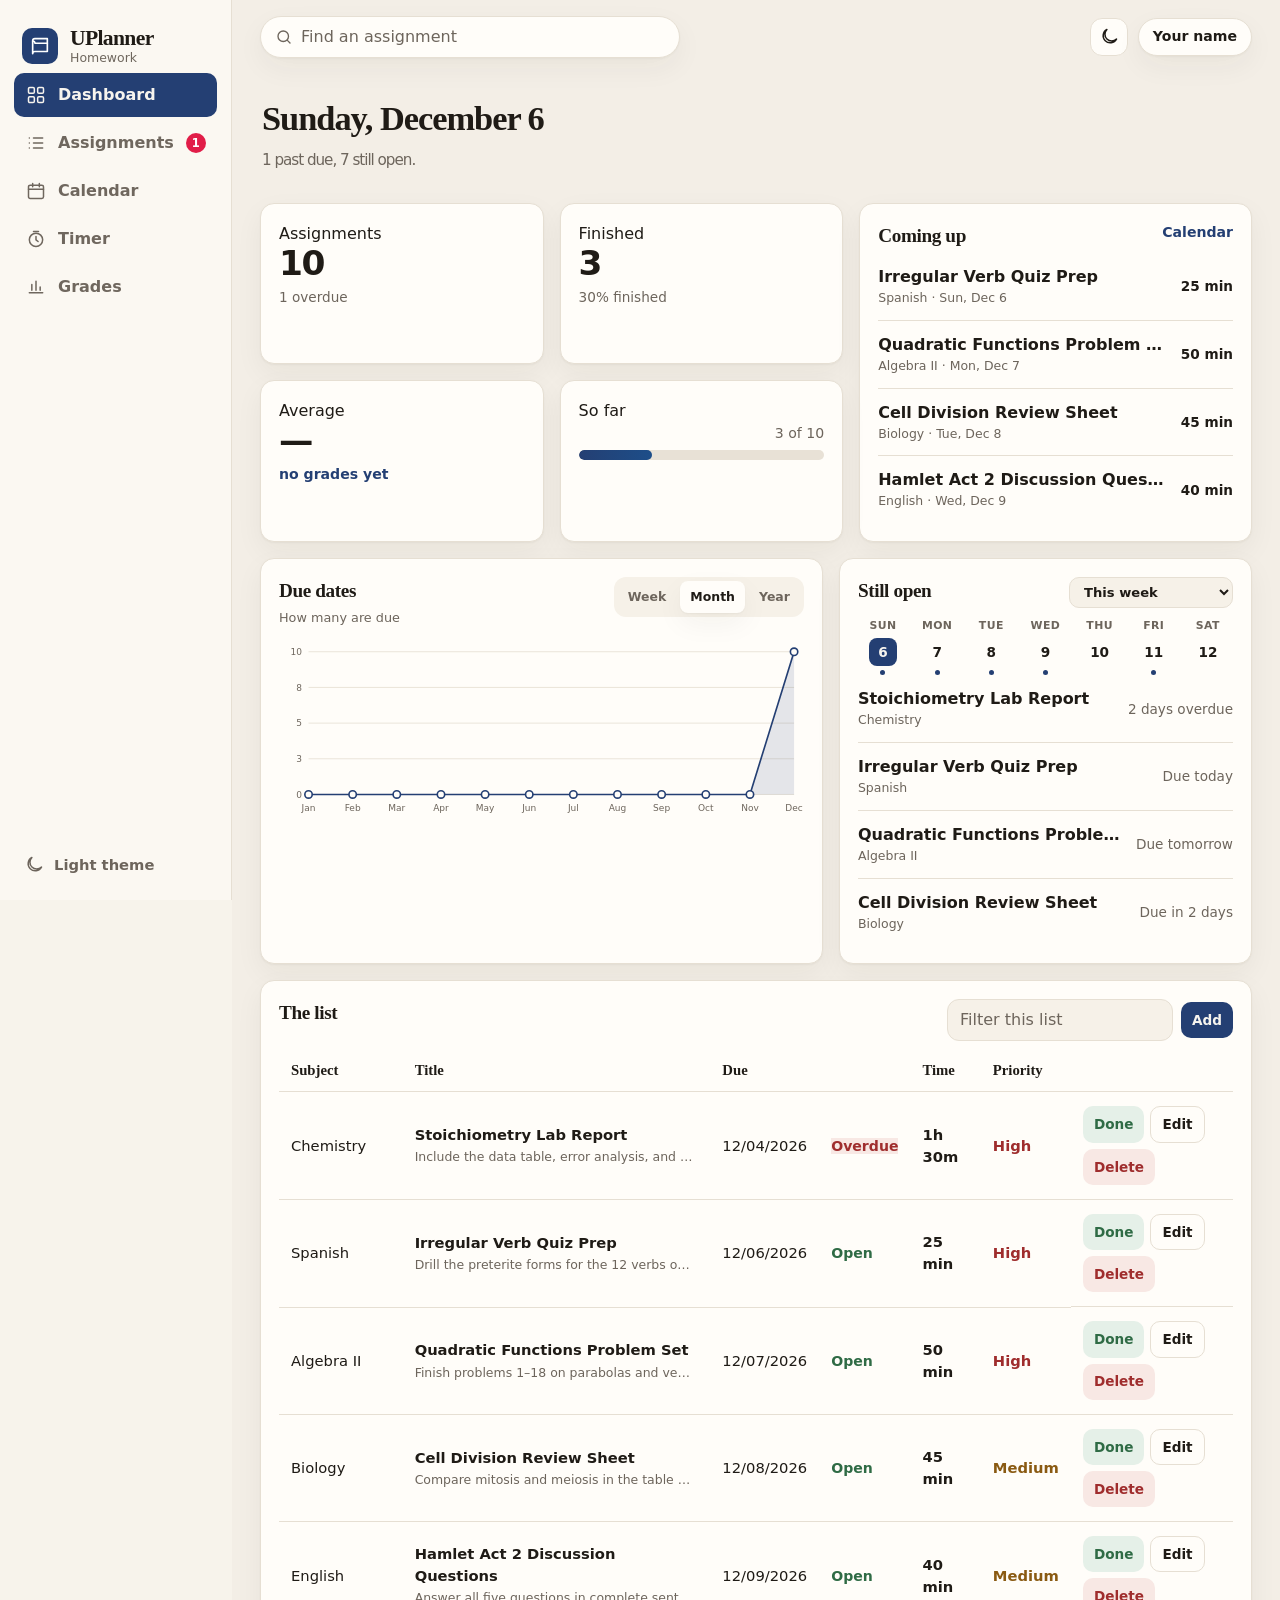
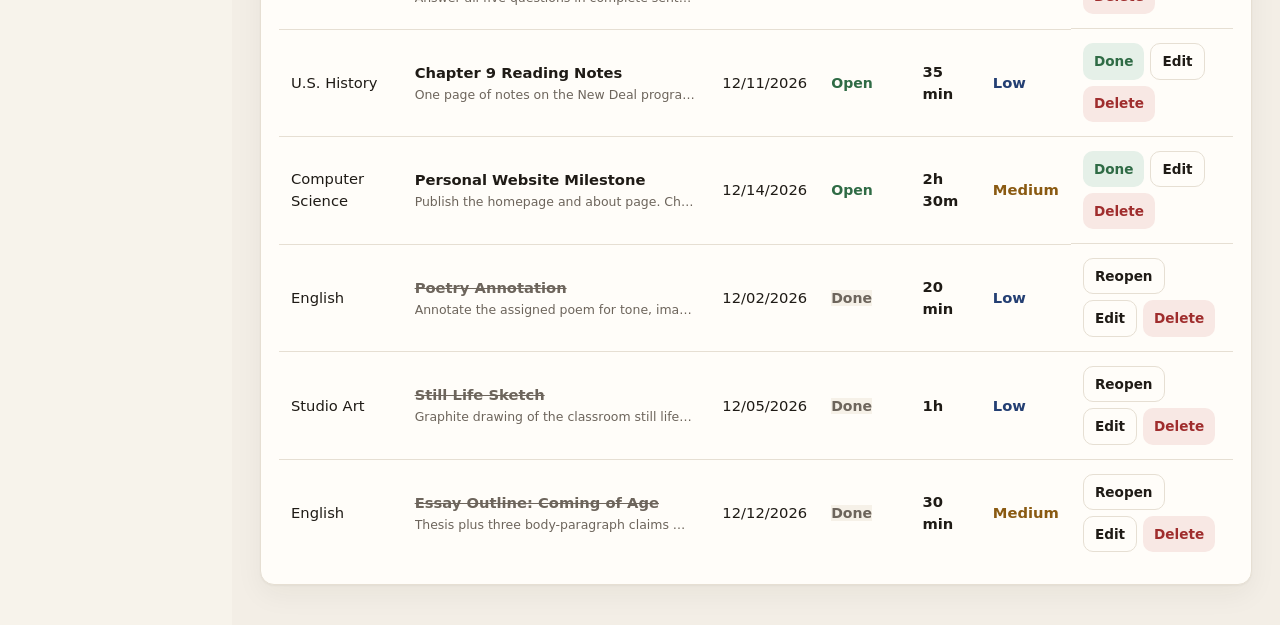
==== commit ac55c37f: "Polish the UPlanner layout, type, and color. Co-authored-by: bgrislis27-crypto <bgrislis27-crypto@us" ====
--- a/index.html
+++ b/index.html
@@ -26,9 +26,15 @@
   <div class="app">
     <aside class="sidebar" id="sidebar">
       <div class="brand">
+        <span class="logo" aria-hidden="true">
+          <svg viewBox="0 0 24 24" fill="none" stroke="currentColor" stroke-width="1.8" stroke-linecap="round" stroke-linejoin="round">
+            <path d="M4 6.5A2.5 2.5 0 0 1 6.5 4H20v14H6.5A2.5 2.5 0 0 0 4 20.5z"></path>
+            <path d="M4 6.5A2.5 2.5 0 0 1 6.5 9H20"></path>
+          </svg>
+        </span>
         <span class="brand-text">
           <strong>UPlanner</strong>
-          <small>for homework</small>
+          <small>Homework</small>
         </span>
       </div>
       <nav class="nav" aria-label="Primary">
--- a/css/styles.css
+++ b/css/styles.css
@@ -1,27 +1,27 @@
 /* UPlanner — notebook planner. Ink, paper, and a serif wordmark. */
 
 :root {
-  --sidebar-w: 220px;
-  --radius: 8px;
+  --sidebar-w: 232px;
+  --radius: 14px;
   --font: "Segoe UI", system-ui, sans-serif;
   --serif: Palatino, "Palatino Linotype", "Iowan Old Style", Georgia, serif;
   --accent: #243f73;
   --accent-2: #1d4e89;
   --accent-soft: rgba(36, 63, 115, 0.08);
-  --shadow: none;
+  --shadow: 0 16px 40px rgba(34, 30, 26, 0.08);
   color-scheme: light;
-  --bg: #f3efe6;
-  --bg-glow: #f3efe6;
-  --shell: #f7f4ee;
-  --canvas: #f7f4ee;
-  --surface: #fffdf8;
-  --surface-2: #f3efe6;
-  --text: #221e1a;
-  --muted: #6f675e;
-  --line: #e3dcd0;
-  --input: #fffdf8;
-  --track: #e7e0d4;
-  --shadow-soft: none;
+  --bg: #ebe4d8;
+  --bg-glow: #ebe4d8;
+  --shell: #f7f3eb;
+  --canvas: #f3eee6;
+  --surface: #fffdf9;
+  --surface-2: #f6f1e8;
+  --text: #1f1b16;
+  --muted: #6d655c;
+  --line: #e6dfd3;
+  --input: #fffdf9;
+  --track: #e8e1d6;
+  --shadow-soft: 0 1px 2px rgba(34, 30, 26, 0.04), 0 10px 28px rgba(34, 30, 26, 0.05);
   --high: #9f2d2d;
   --high-bg: #f8e8e4;
   --med: #8a5a12;
@@ -48,8 +48,8 @@
   --line: rgba(243, 236, 225, 0.12);
   --input: #1c1915;
   --track: rgba(243, 236, 225, 0.12);
-  --shadow-soft: none;
-  --shadow: none;
+  --shadow-soft: 0 10px 28px rgba(0, 0, 0, 0.22);
+  --shadow: 0 16px 40px rgba(0, 0, 0, 0.32);
   --accent: #d7c4a3;
   --accent-2: #e7d7bc;
   --accent-soft: rgba(215, 196, 163, 0.14);
@@ -98,7 +98,7 @@
   letter-spacing: -0.02em;
 }
 
-::selection { background: rgba(15, 159, 110, 0.28); }
+::selection { background: rgba(36, 63, 115, 0.22); }
 
 :focus-visible {
   outline: 2px solid var(--accent-2);
@@ -157,8 +157,8 @@
   overflow: auto;
   display: flex;
   flex-direction: column;
-  padding: 22px 16px 16px;
-  background: var(--shell);
+  padding: 22px 14px 16px;
+  background: #fbf8f2;
   color: var(--text);
   border-right: 1px solid var(--line);
   z-index: 40;
@@ -172,9 +172,9 @@
 }
 
 .logo {
-  width: 38px;
-  height: 38px;
-  border-radius: 12px;
+  width: 36px;
+  height: 36px;
+  border-radius: 10px;
   display: grid;
   place-items: center;
   color: white;
@@ -189,7 +189,7 @@
 
 .brand-text strong {
   font-family: var(--serif);
-  font-size: 1.45rem;
+  font-size: 1.35rem;
   font-weight: 600;
   letter-spacing: -0.03em;
 }
@@ -211,8 +211,8 @@
   display: flex;
   align-items: center;
   gap: 12px;
-  padding: 11px 14px;
-  border-radius: 0;
+  padding: 10px 12px;
+  border-radius: 10px;
   color: var(--sidebar-muted);
   font-weight: 600;
   position: relative;
@@ -224,10 +224,16 @@
 .nav-btn:hover { background: var(--surface-2); color: var(--text); }
 
 .nav-btn.active {
-  background: transparent;
-  color: var(--text);
-  box-shadow: inset 2px 0 0 var(--text);
-}
+  background: var(--accent);
+  color: #f7f4ee;
+  box-shadow: none;
+}
+
+[data-theme="dark"] .nav-btn.active { color: #1c1915; }
+
+[data-theme="dark"] .sidebar { background: var(--shell); }
+
+[data-theme="dark"] .logo { color: #1c1915; }
 
 .nav-btn.active::before { content: none; }
 
@@ -326,8 +332,10 @@
   display: flex;
   align-items: center;
   gap: 14px;
-  padding: 18px 22px 8px;
-  background: var(--canvas);
+  padding: 16px 28px 14px;
+  background: color-mix(in srgb, var(--canvas) 88%, transparent);
+  backdrop-filter: blur(10px);
+  border-bottom: 1px solid transparent;
 }
 
 .global-search {
@@ -336,12 +344,12 @@
   display: flex;
   align-items: center;
   gap: 8px;
-  height: 40px;
-  padding: 0 2px;
-  border-radius: 0;
-  background: transparent;
-  border: 0;
-  border-bottom: 1px solid var(--line);
+  height: 42px;
+  padding: 0 14px;
+  border-radius: 999px;
+  background: var(--surface);
+  border: 1px solid var(--line);
+  box-shadow: var(--shadow-soft);
   color: var(--muted);
 }
 
@@ -394,16 +402,17 @@
 .top-actions { display: flex; align-items: center; gap: 10px; margin-left: auto; }
 
 .avatar-btn {
-  height: 36px;
-  padding: 0 2px;
-  border: 0;
-  border-radius: 0;
-  background: transparent;
+  height: 38px;
+  padding: 0 14px;
+  border: 1px solid var(--line);
+  border-radius: 999px;
+  background: var(--surface);
   color: var(--text);
-  font-family: var(--serif);
-  font-weight: 600;
-  font-size: 1rem;
+  font-family: var(--font);
+  font-weight: 650;
+  font-size: 0.88rem;
   flex: none;
+  box-shadow: var(--shadow-soft);
 }
 
 .avatar-btn:hover { color: var(--accent); }
@@ -458,7 +467,7 @@
 .content {
   width: 100%;
   margin: 0;
-  padding: 8px 22px 28px;
+  padding: 18px 28px 40px;
 }
 
 .view { display: none; }
@@ -481,8 +490,8 @@
   justify-content: center;
   gap: 8px;
   border: 0;
-  border-radius: 6px;
-  padding: 8px 12px;
+  border-radius: 10px;
+  padding: 8px 14px;
   min-height: 38px;
   font-weight: 650;
   background: var(--surface-2);
@@ -1399,7 +1408,7 @@
   margin-bottom: 10px;
 }
 
-.panel-head h2 { font-size: 1rem; letter-spacing: -0.02em; }
+.panel-head h2 { font-family: var(--serif); font-size: 1.2rem; letter-spacing: -0.02em; }
 
 .panel-sub { color: var(--muted); font-size: 0.8rem; margin-top: 2px; }
 
@@ -1449,7 +1458,9 @@
 }
 
 .kpi-value {
-  font-size: 2rem;
+  font-family: var(--font);
+  font-size: 2.15rem;
+  font-weight: 650;
   letter-spacing: -0.04em;
   line-height: 1;
   font-variant-numeric: tabular-nums;
@@ -1459,9 +1470,10 @@
 
 .dash-date {
   font-family: var(--serif);
-  font-size: 1.85rem;
+  font-size: 2.15rem;
   font-weight: 600;
-  margin: 2px 2px 14px;
+  margin: 2px 2px 16px;
+  letter-spacing: -0.03em;
 }
 
 .dash-date span {
@@ -1678,6 +1690,10 @@
 }
 
 .hw-table tbody tr:last-child td { border-bottom: 0; }
+
+.hw-table tbody tr { transition: background 0.15s ease; }
+
+.hw-table tbody tr:hover { background: var(--surface-2); }
 
 .hw-table td strong { display: block; font-weight: 700; }
 
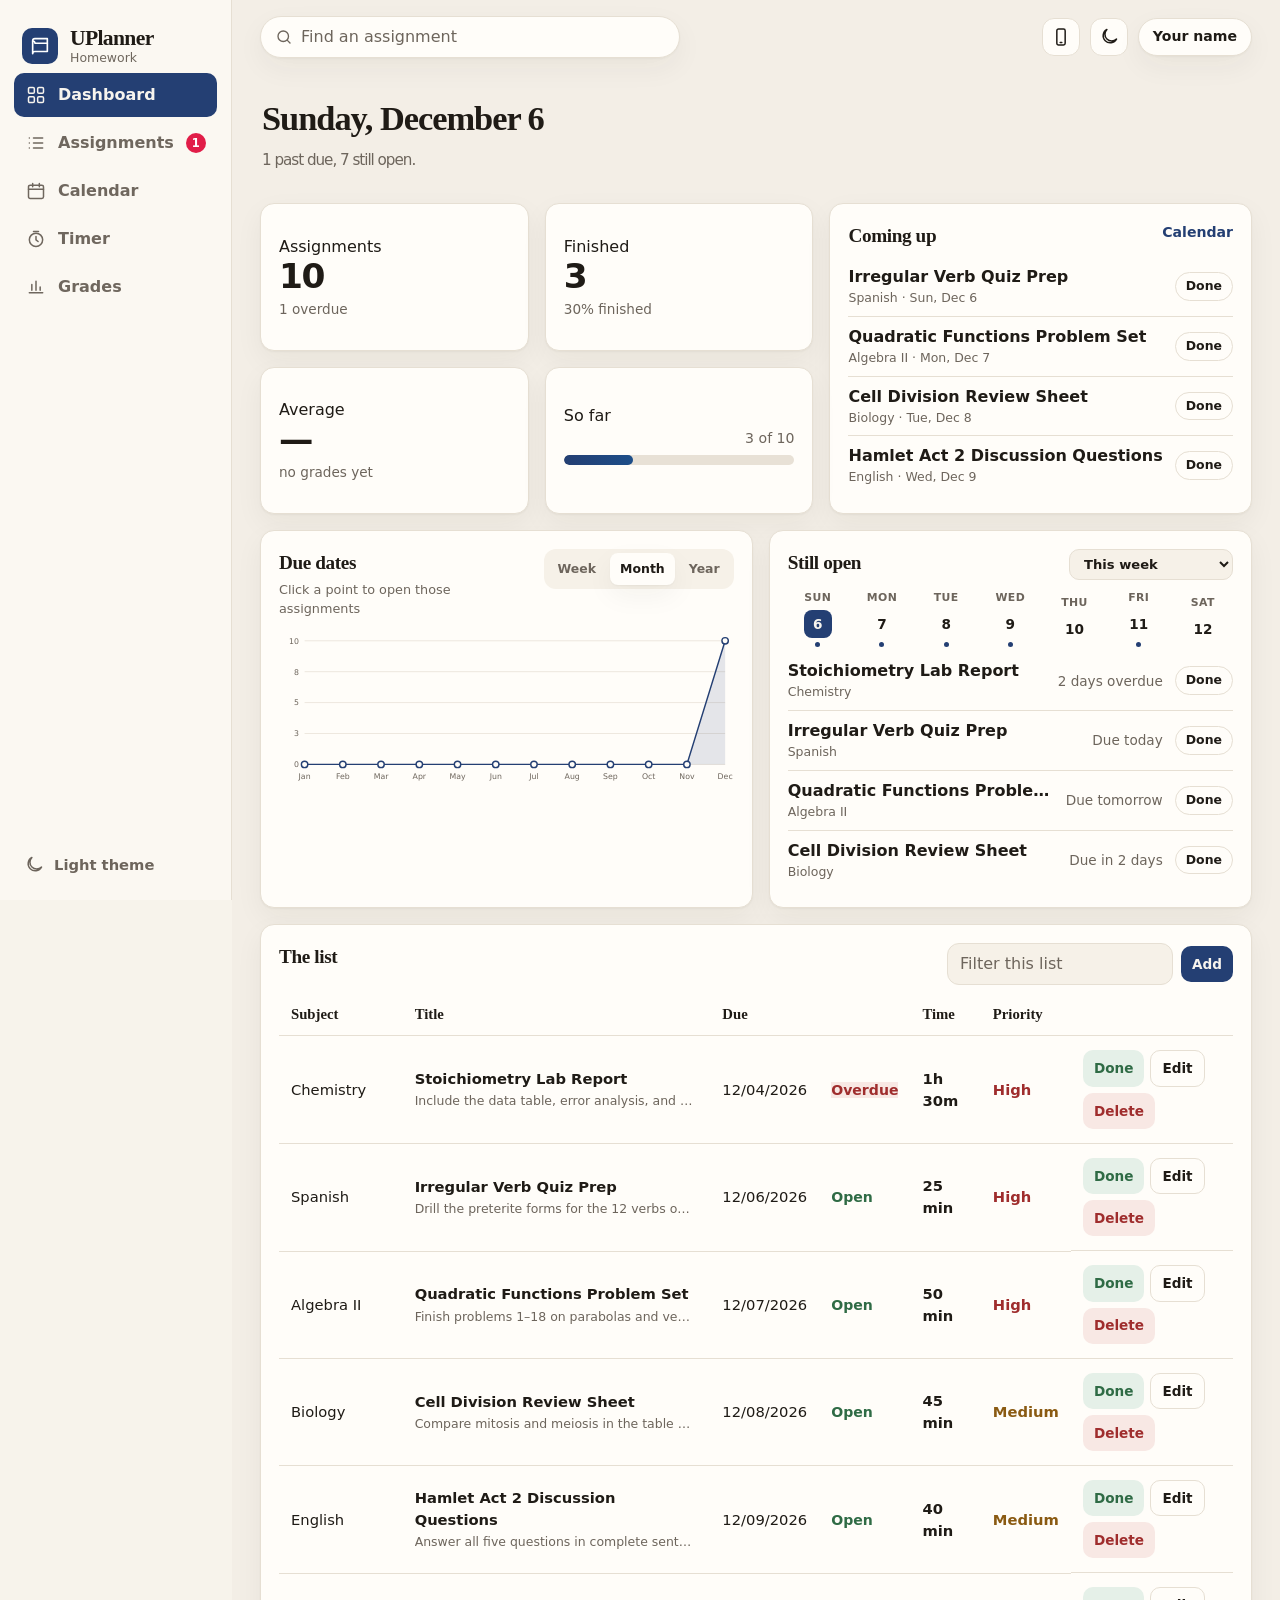
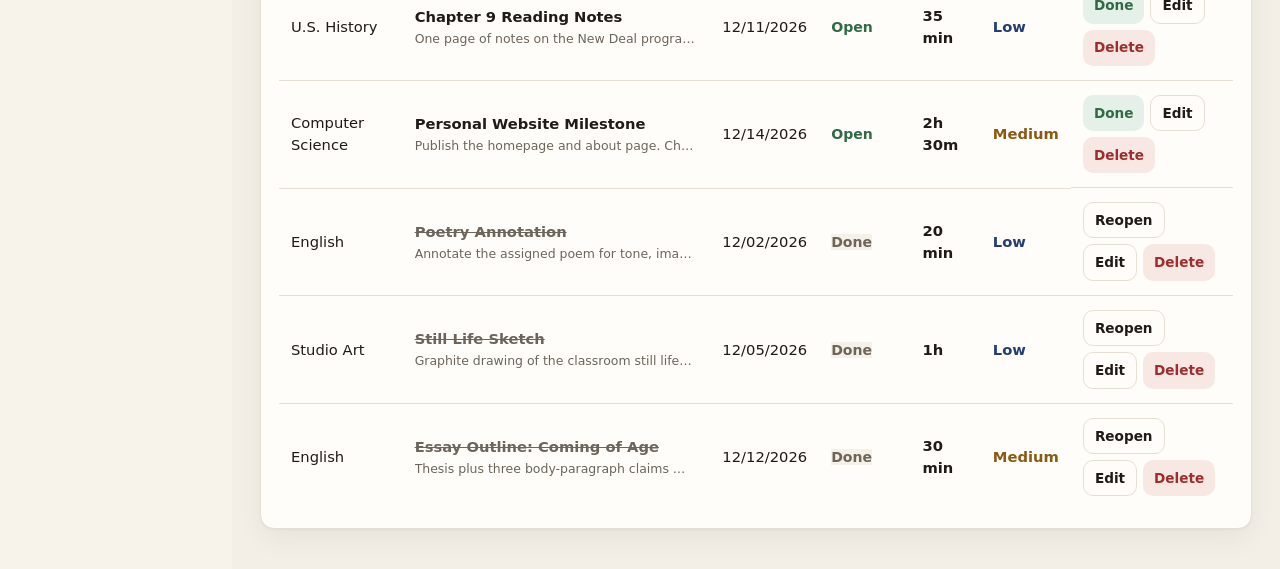
==== commit da50d8cf: "Add a phone preview for the planner. A phone button in the top bar shows the same layout inside a ph" ====
--- a/index.html
+++ b/index.html
@@ -23,6 +23,11 @@
 </head>
 <body>
   <a class="skip" href="#content">Skip to content</a>
+  <div class="device-frame">
+  <div class="preview-label" id="preview-label" hidden>
+    <span>Phone preview</span>
+  </div>
+  <div class="device-stage" id="device-stage">
   <div class="app">
     <aside class="sidebar" id="sidebar">
       <div class="brand">
@@ -96,6 +101,10 @@
             <span id="mini-time">25:00</span>
             <span class="mode" id="mini-mode">Focus</span>
           </a>
+          <button type="button" class="icon-btn device-btn" id="device-toggle" aria-pressed="false" aria-label="Preview on a phone">
+            <svg class="icon-phone" viewBox="0 0 24 24" fill="none" stroke="currentColor" stroke-width="1.8" stroke-linecap="round" stroke-linejoin="round" aria-hidden="true"><rect x="7" y="2.5" width="10" height="19" rx="2"></rect><path d="M11 18.5h2"></path></svg>
+            <svg class="icon-desktop" viewBox="0 0 24 24" fill="none" stroke="currentColor" stroke-width="1.8" stroke-linecap="round" stroke-linejoin="round" aria-hidden="true"><rect x="3" y="4" width="18" height="12" rx="2"></rect><path d="M8 20h8M12 16v4"></path></svg>
+          </button>
           <button type="button" class="icon-btn" id="theme-toggle-top" aria-label="Switch to dark theme">
             <svg class="icon-sun" viewBox="0 0 24 24" fill="none" stroke="currentColor" stroke-width="1.8" stroke-linecap="round" aria-hidden="true"><circle cx="12" cy="12" r="4"></circle><path d="M12 2v2M12 20v2M4.9 4.9l1.4 1.4M17.7 17.7l1.4 1.4M2 12h2M20 12h2M4.9 19.1l1.4-1.4M17.7 6.3l1.4-1.4"></path></svg>
             <svg class="icon-moon" viewBox="0 0 24 24" fill="none" stroke="currentColor" stroke-width="1.8" stroke-linecap="round" stroke-linejoin="round" aria-hidden="true"><path d="M21 14.5A8.5 8.5 0 1 1 9.5 3 7 7 0 0 0 21 14.5z"></path></svg>
@@ -294,6 +303,8 @@
 
   <div id="modal-root"></div>
   <div id="toast-root" class="toast-root" aria-live="polite" aria-relevant="additions"></div>
+  </div>
+  </div>
   <noscript>
     <p class="noscript">UPlanner needs JavaScript to run. Your assignments still stay in this browser — there is no account or server.</p>
   </noscript>
--- a/css/styles.css
+++ b/css/styles.css
@@ -419,6 +419,83 @@
 
 .icon-btn.menu-btn { display: none; }
 
+.device-btn .icon-desktop { display: none; }
+
+html[data-device="phone"] .device-btn .icon-phone { display: none; }
+
+html[data-device="phone"] .device-btn .icon-desktop { display: block; }
+
+html[data-device="phone"] .device-btn {
+  background: var(--accent);
+  color: #fffdf9;
+  border-color: transparent;
+}
+
+html[data-theme="dark"][data-device="phone"] .device-btn { color: #1c1915; }
+
+.device-frame { min-height: 100vh; }
+
+.device-stage {
+  container-type: inline-size;
+  container-name: planner;
+  min-height: 100vh;
+}
+
+html[data-device="phone"] .device-frame {
+  display: flex;
+  flex-direction: column;
+  align-items: center;
+  justify-content: center;
+  gap: 22px;
+  min-height: 100vh;
+  padding: 22px 16px 28px;
+  background:
+    radial-gradient(circle at 50% 0%, rgba(36, 63, 115, 0.08), transparent 46%),
+    #d9d0c3;
+}
+
+.preview-label {
+  display: flex;
+  align-items: center;
+  gap: 12px;
+  font-family: var(--serif);
+  font-size: 1.05rem;
+  color: #5c564e;
+}
+
+html[data-theme="dark"] .preview-label { color: #b3a89a; }
+
+html[data-device="phone"] .preview-label .device-btn { position: static; }
+
+html[data-theme="dark"][data-device="phone"] .device-frame {
+  background:
+    radial-gradient(circle at 50% 0%, rgba(215, 196, 163, 0.08), transparent 46%),
+    #100e0c;
+}
+
+html[data-device="phone"] .device-stage {
+  width: 390px;
+  max-width: 100%;
+  height: min(780px, calc(100vh - 92px));
+  min-height: 0;
+  border-radius: 28px;
+  overflow-x: hidden;
+  overflow-y: auto;
+  background: var(--shell);
+  box-shadow: 0 0 0 11px #1c1915, 0 28px 70px rgba(34, 30, 26, 0.28);
+  transform: translateZ(0);
+}
+
+html[data-theme="dark"][data-device="phone"] .device-stage {
+  box-shadow: 0 0 0 11px #2a241e, 0 28px 70px rgba(0, 0, 0, 0.5);
+}
+
+html[data-device="phone"] .app { min-height: 100%; }
+
+html[data-device="phone"] .sidebar { height: 100%; }
+
+html[data-device="phone"] .modal { max-height: 92%; }
+
 .icon-btn {
   width: 38px;
   height: 38px;
@@ -1544,9 +1621,74 @@
   display: flex;
   align-items: center;
   gap: 12px;
-  padding: 12px 0;
+  padding: 8px 0;
   border-top: 1px solid var(--line);
 }
+
+.row-open, .title-btn, .text-btn, .sort-btn {
+  border: 0;
+  background: transparent;
+  color: inherit;
+  font: inherit;
+  text-align: left;
+  cursor: pointer;
+  padding: 0;
+}
+
+.row-open { flex: 1; min-width: 0; }
+
+.row-open:hover strong, .title-btn:hover strong, .text-btn:hover { color: var(--accent); }
+
+.title-btn { display: block; width: 100%; }
+
+.title-btn strong, .title-btn .desc { display: block; }
+
+.sort-btn { font-family: var(--serif); font-weight: 600; font-size: 0.92rem; }
+
+.sort-btn.is-on { color: var(--accent); }
+
+.check-btn {
+  border: 1px solid var(--line);
+  background: var(--surface);
+  color: var(--text);
+  border-radius: 999px;
+  padding: 4px 10px;
+  font: inherit;
+  font-size: 0.78rem;
+  font-weight: 650;
+  cursor: pointer;
+  flex: none;
+}
+
+.check-btn:hover { border-color: var(--accent); color: var(--accent); }
+
+button.kpi {
+  width: 100%;
+  display: block;
+  text-align: left;
+  font: inherit;
+  color: inherit;
+  cursor: pointer;
+}
+
+button.kpi:hover { border-color: color-mix(in srgb, var(--accent) 45%, var(--line)); }
+
+button.week-day {
+  border: 0;
+  background: transparent;
+  color: inherit;
+  font: inherit;
+  cursor: pointer;
+  padding: 0;
+}
+
+button.week-day:hover strong { background: var(--accent-soft); }
+
+.line-hit { cursor: pointer; }
+
+.line-hit-pad { fill: transparent; }
+
+.line-hit:hover .line-dot { stroke-width: 3.5; }
 
 .up-list .up-row:first-child, .pend-list .pend-row:first-child { border-top: 0; padding-top: 4px; }
 
@@ -1738,30 +1880,29 @@
 
 .chart-note { color: var(--muted); font-size: 0.78rem; margin-top: 4px; }
 
-@media (max-width: 1100px) {
+@container planner (max-width: 1100px) {
   .board-top { grid-template-columns: 1fr 1fr; }
   .upcoming-panel, .kpi-total, .kpi-done, .kpi-grade, .kpi-progress { grid-column: auto; grid-row: auto; }
   .upcoming-panel { grid-column: 1 / -1; }
   .board-low { grid-template-columns: 1fr; }
 }
 
-@media (max-width: 980px) {
+@container planner (max-width: 980px) {
   .stat-grid, .dash-grid, .grades-top, .calendar-layout, .timer-layout { grid-template-columns: 1fr; }
 }
 
-@media (max-width: 800px) {
-  body { padding: 0; }
-  .app { min-height: 100vh; border-radius: 0; box-shadow: none; }
+@container planner (max-width: 800px) {
+  .app { min-height: 100%; border-radius: 0; box-shadow: none; }
   .topbar { top: 0; }
   .icon-btn.menu-btn { display: inline-flex; }
   .sidebar {
     position: fixed;
     top: 0;
-    height: 100vh;
+    height: 100%;
     z-index: 40;
     transform: translateX(-105%);
     transition: transform 0.25s ease;
-    width: min(300px, 86vw);
+    width: min(300px, 86cqw);
     pointer-events: none;
   }
   .sidebar.open {
@@ -1775,7 +1916,10 @@
     background: rgba(2, 6, 16, 0.55);
     z-index: 30;
   }
-  body.nav-open { overflow: hidden; }
+  .topbar { flex-wrap: wrap; row-gap: 8px; }
+  .global-search { order: 1; flex: 1 1 0; min-width: 0; }
+  .top-actions { order: 2; flex: none; }
+  .topbar-titles { order: 3; flex: 1 0 100%; }
   .topbar, .content { padding-left: 16px; padding-right: 16px; }
   .page-title { font-size: 1.2rem; }
   .hero { padding: 20px; }
@@ -1783,23 +1927,31 @@
   .day .num { width: 22px; height: 22px; font-size: 0.75rem; }
 }
 
-@media (max-width: 700px) {
+@container planner (max-width: 700px) {
   .hero { grid-template-columns: 1fr; }
   .hero-ring { width: 110px; height: 110px; }
   .stat-grid, .board-top { grid-template-columns: 1fr; }
   .form-grid { grid-template-columns: 1fr; }
   .row-item, .grade-row, .study-item { align-items: flex-start; flex-direction: column; }
   .modal-backdrop { align-items: flex-end; padding: 0; }
-  .modal { width: 100%; border-radius: 20px 20px 0 0; max-height: 92vh; }
+  .modal { width: 100%; border-radius: 20px 20px 0 0; max-height: 92%; }
   .mini-timer .mode { display: none; }
   .page-sub { display: none; }
   .global-search { max-width: none; }
 }
 
-@media (max-width: 520px) {
+@container planner (max-width: 520px) {
   .stat-grid { grid-template-columns: 1fr; }
   .timer-actions .btn, .hero-actions .btn { flex: 1; }
-}
+  .avatar-btn { max-width: 108px; overflow: hidden; text-overflow: ellipsis; white-space: nowrap; }
+}
+
+@media (max-width: 800px) {
+  .device-btn { display: none !important; }
+  body.nav-open { overflow: hidden; }
+}
+
+html[data-device="phone"] body.nav-open { overflow: hidden; }
 
 @media (prefers-reduced-motion: reduce) {
   *, *::before, *::after {
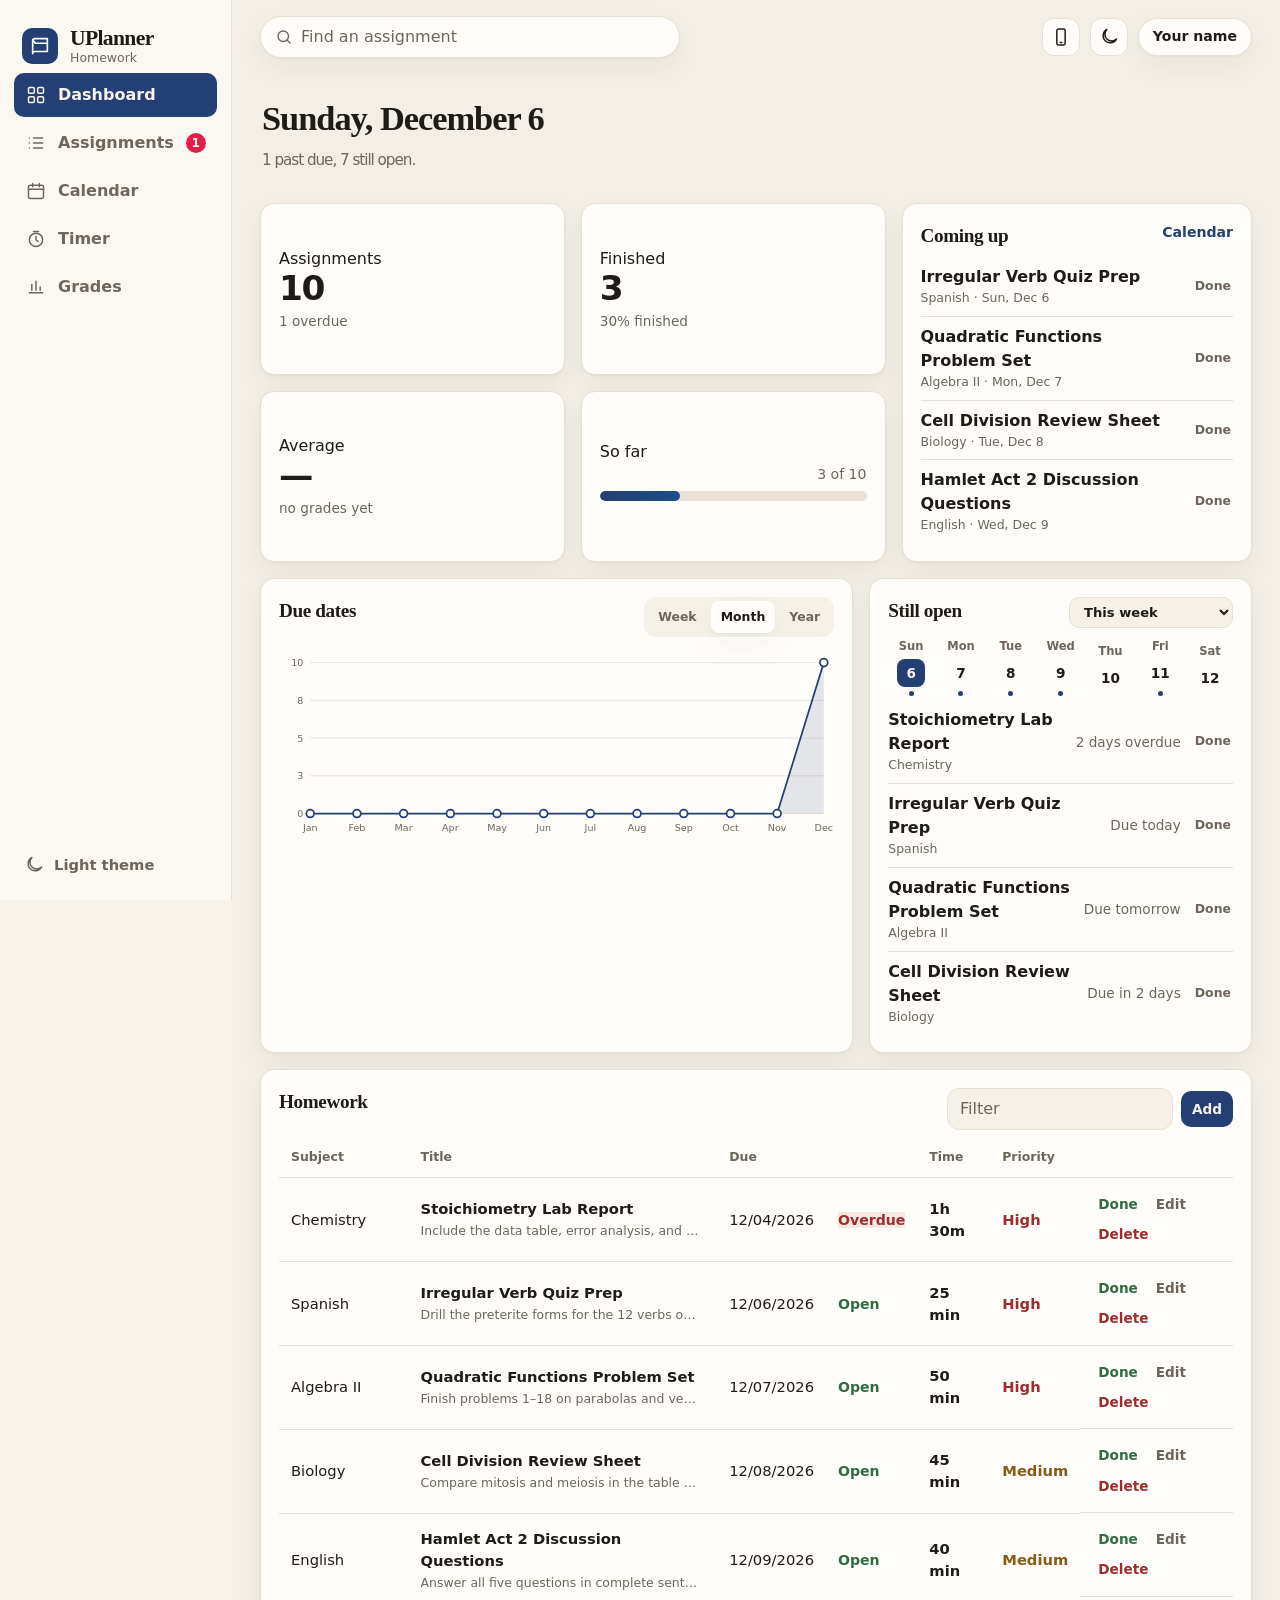
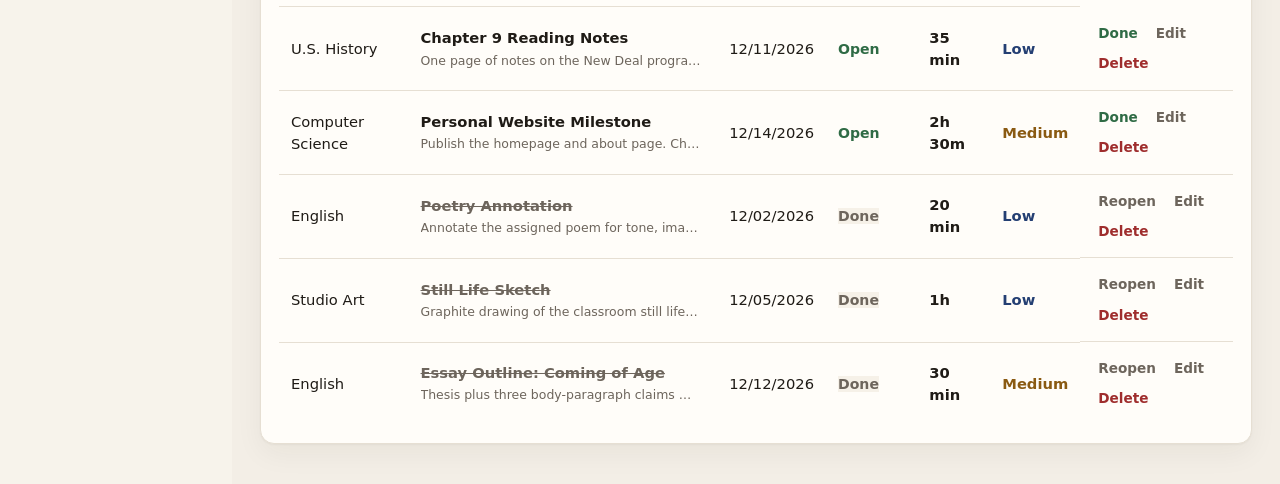
==== commit effd5252: "Quiet the planner layout so it reads as a notebook. Page titles sit on their own line, filters have " ====
--- a/index.html
+++ b/index.html
@@ -135,7 +135,7 @@
                   <option value="low">Low</option>
                 </select>
               </label>
-              <label>Completed tasks
+              <label>Status
                 <select id="filter-status">
                   <option value="all">All tasks</option>
                   <option value="active">Active only</option>
--- a/css/styles.css
+++ b/css/styles.css
@@ -330,10 +330,11 @@
   top: 0;
   z-index: 20;
   display: flex;
+  flex-wrap: wrap;
   align-items: center;
   gap: 14px;
   padding: 16px 28px 14px;
-  background: color-mix(in srgb, var(--canvas) 88%, transparent);
+  background: color-mix(in srgb, var(--canvas) 92%, transparent);
   backdrop-filter: blur(10px);
   border-bottom: 1px solid transparent;
 }
@@ -371,20 +372,19 @@
 
 .global-search input:focus { outline: none; box-shadow: none; border: 0; }
 
-.topbar.is-dashboard .topbar-titles {
-  position: absolute;
-  width: 1px;
-  height: 1px;
-  overflow: hidden;
-  clip: rect(0, 0, 0, 0);
-}
-
-.topbar-titles { flex: 1; min-width: 0; }
+.topbar.is-dashboard .topbar-titles { display: none; }
+
+.topbar-titles {
+  flex: 1 0 100%;
+  order: 3;
+  min-width: 0;
+  padding-top: 2px;
+}
 
 .page-title {
-  font-size: 1.7rem;
+  font-size: 1.55rem;
   letter-spacing: -0.03em;
-  line-height: 1.1;
+  line-height: 1.15;
   font-weight: 600;
 }
 
@@ -511,7 +511,7 @@
 
 .icon-btn svg { width: 20px; height: 20px; }
 
-.icon-btn:hover { border-color: var(--accent); transform: translateY(-1px); }
+.icon-btn:hover { border-color: var(--accent); }
 
 .mini-timer {
   display: inline-flex;
@@ -576,9 +576,9 @@
   transition: transform 0.15s ease, filter 0.15s ease, background 0.15s ease, border-color 0.15s ease;
 }
 
-.btn:hover { transform: translateY(-1px); }
-
-.btn:active { transform: translateY(0); }
+.btn:hover { filter: brightness(0.98); }
+
+.btn:active { filter: brightness(0.95); }
 
 .btn:disabled {
   opacity: 0.45;
@@ -982,11 +982,36 @@
 #assignment-list {
   background: var(--surface);
   border: 1px solid var(--line);
-  border-radius: 18px;
-  box-shadow: var(--shadow-soft);
-}
-
-#view-assignments .toolbar { padding: 14px; margin-bottom: 12px; }
+  border-radius: var(--radius);
+  box-shadow: none;
+}
+
+#view-assignments .toolbar {
+  display: flex;
+  flex-direction: column;
+  align-items: stretch;
+  gap: 14px;
+  padding: 16px;
+  margin-bottom: 12px;
+}
+
+#view-assignments .toolbar > .btn-primary { align-self: flex-start; }
+
+#view-assignments .filters {
+  display: grid;
+  grid-template-columns: repeat(4, minmax(0, 1fr));
+  gap: 12px;
+  align-items: end;
+}
+
+#view-assignments .filters label,
+#view-assignments .filters .search-field { min-width: 0; }
+
+#view-assignments .search-field { grid-column: span 3; }
+
+#view-assignments #clear-filters { justify-self: end; align-self: end; }
+
+#view-assignments .filters .toggle { min-width: 0; }
 
 #assignment-list { padding: 6px 8px 10px; }
 
@@ -1092,36 +1117,48 @@
 .cal-grid {
   display: grid;
   grid-template-columns: repeat(7, minmax(0, 1fr));
-  gap: 6px;
+  gap: 0;
+  border: 1px solid var(--line);
+  border-radius: 12px;
+  overflow: hidden;
 }
 
 .cal-dow {
   text-align: center;
   font-size: 0.75rem;
-  font-weight: 700;
+  font-weight: 600;
   color: var(--muted);
-  padding: 4px 0 8px;
-}
+  padding: 8px 0;
+  background: var(--surface-2);
+  border-bottom: 1px solid var(--line);
+  border-right: 1px solid var(--line);
+}
+
+.cal-dow:nth-child(7n) { border-right: 0; }
 
 .day {
-  min-height: 86px;
-  border-radius: 12px;
-  border: 1px solid var(--line);
-  background: var(--surface-2);
+  min-height: 78px;
+  border-radius: 0;
+  border: 0;
+  border-right: 1px solid var(--line);
+  border-bottom: 1px solid var(--line);
+  background: transparent;
   color: inherit;
-  padding: 6px;
+  padding: 6px 8px;
   text-align: left;
   display: flex;
   flex-direction: column;
   gap: 6px;
-  transition: border-color 0.15s ease, transform 0.15s ease, background 0.15s ease;
-}
-
-.day:hover { border-color: var(--accent); transform: translateY(-1px); }
+}
+
+.day:nth-child(7n),
+.cal-pad:nth-child(7n) { border-right: 0; }
+
+.day:hover { background: var(--surface-2); }
 
 .day.is-selected {
-  border-color: var(--accent);
   background: var(--accent-soft);
+  box-shadow: inset 0 0 0 1.5px var(--accent);
 }
 
 .day .num {
@@ -1148,7 +1185,12 @@
 
 .more { font-size: 0.68rem; color: var(--muted); font-weight: 700; }
 
-.cal-pad { min-height: 86px; }
+.cal-pad {
+  min-height: 78px;
+  border-right: 1px solid var(--line);
+  border-bottom: 1px solid var(--line);
+  background: var(--surface-2);
+}
 
 .cal-detail h2 { margin-bottom: 4px; }
 
@@ -1643,16 +1685,21 @@
 
 .title-btn strong, .title-btn .desc { display: block; }
 
-.sort-btn { font-family: var(--serif); font-weight: 600; font-size: 0.92rem; }
+.sort-btn {
+  font-family: var(--font);
+  font-weight: 650;
+  font-size: 0.78rem;
+  color: var(--muted);
+}
 
 .sort-btn.is-on { color: var(--accent); }
 
 .check-btn {
-  border: 1px solid var(--line);
-  background: var(--surface);
-  color: var(--text);
-  border-radius: 999px;
-  padding: 4px 10px;
+  border: 0;
+  background: transparent;
+  color: var(--muted);
+  border-radius: 6px;
+  padding: 4px 2px;
   font: inherit;
   font-size: 0.78rem;
   font-weight: 650;
@@ -1660,7 +1707,25 @@
   flex: none;
 }
 
-.check-btn:hover { border-color: var(--accent); color: var(--accent); }
+.check-btn:hover { color: var(--accent); }
+
+.row-actions .btn {
+  background: transparent;
+  border: 0;
+  min-height: 0;
+  padding: 2px 6px;
+  border-radius: 6px;
+  box-shadow: none;
+  font-weight: 650;
+}
+
+.row-actions .btn:hover { background: var(--surface-2); filter: none; }
+
+.row-actions .btn-success { color: var(--good); }
+
+.row-actions .btn-danger { color: var(--high); }
+
+.row-actions .btn-ghost { color: var(--muted); }
 
 button.kpi {
   width: 100%;
@@ -1709,9 +1774,10 @@
 .up-copy strong, .pend-copy strong, .up-copy span, .pend-copy span { display: block; }
 
 .up-copy strong, .pend-copy strong {
-  white-space: nowrap;
+  display: -webkit-box;
+  -webkit-line-clamp: 2;
+  -webkit-box-orient: vertical;
   overflow: hidden;
-  text-overflow: ellipsis;
 }
 
 .up-copy span, .pend-copy span, .up-side small { color: var(--muted); font-size: 0.78rem; }
@@ -1730,11 +1796,9 @@
 
 .week-day span {
   display: block;
-  font-size: 0.68rem;
+  font-size: 0.72rem;
   color: var(--muted);
-  font-weight: 700;
-  letter-spacing: 0.04em;
-  text-transform: uppercase;
+  font-weight: 600;
 }
 
 .week-day strong {
@@ -1814,12 +1878,11 @@
 
 .hw-table th {
   text-align: left;
-  font-family: var(--serif);
-  font-size: 0.92rem;
+  font-size: 0.78rem;
   letter-spacing: 0;
   text-transform: none;
-  color: var(--text);
-  font-weight: 600;
+  color: var(--muted);
+  font-weight: 650;
   padding: 8px 12px 10px;
   border-bottom: 1px solid var(--line);
 }
@@ -1889,6 +1952,9 @@
 
 @container planner (max-width: 980px) {
   .stat-grid, .dash-grid, .grades-top, .calendar-layout, .timer-layout { grid-template-columns: 1fr; }
+  #view-assignments .filters { grid-template-columns: 1fr 1fr; }
+  #view-assignments .search-field { grid-column: 1 / -1; }
+  #view-assignments #clear-filters { justify-self: start; }
 }
 
 @container planner (max-width: 800px) {
